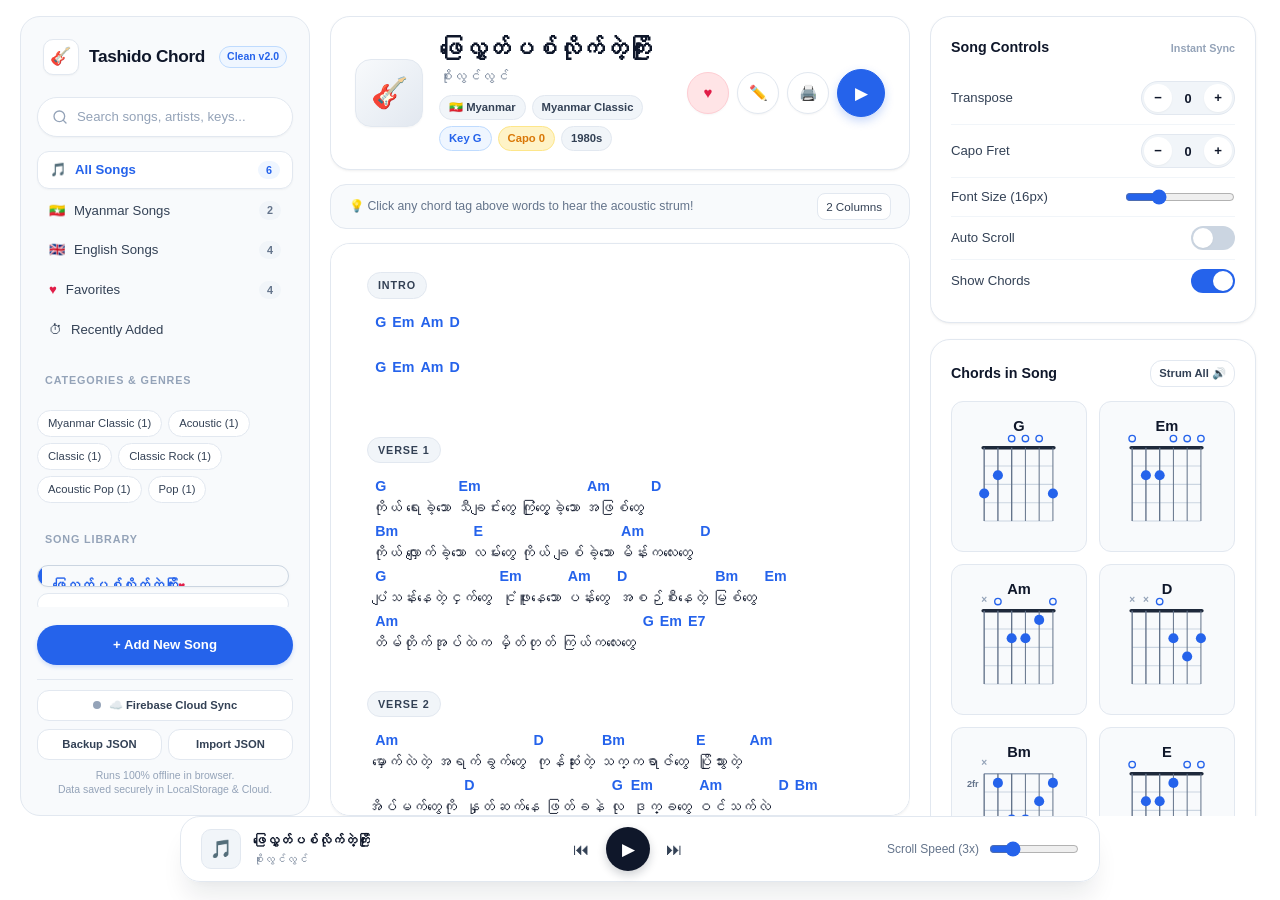
==== index.html @ d50efadd "Initial commit: Tashido Guitar Chord App with Clean White Theme, Gemini AI OCR, Firebase Sync, and A" ====
<!DOCTYPE html>
<html lang="en">
<head>
  <meta charset="UTF-8">
  <meta name="viewport" content="width=device-width, initial-scale=1.0">
  <title>Tashido Guitar Chord — Clean Acoustic Songbook</title>
  <link rel="stylesheet" href="styles.css">
</head>
<body>

  <div class="app-container">

    <!-- LEFT SIDEBAR: Library & Navigation -->
    <aside class="sidebar">
      
      <!-- Brand Header -->
      <div class="brand-header">
        <div class="brand-logo">
          <div class="brand-icon">🎸</div>
          <span>Tashido Chord</span>
        </div>
        <span class="app-version-badge">Clean v2.0</span>
      </div>

      <!-- Search Input -->
      <div class="search-box">
        <svg width="16" height="16" viewBox="0 0 24 24" fill="none" stroke="currentColor" stroke-width="2" stroke-linecap="round" stroke-linejoin="round">
          <circle cx="11" cy="11" r="8"></circle>
          <line x1="21" y1="21" x2="16.65" y2="16.65"></line>
        </svg>
        <input type="text" id="searchInput" placeholder="Search songs, artists, keys...">
      </div>

      <!-- Navigation Views -->
      <nav class="nav-section">
        <button class="nav-item active" data-view="all">
          <div class="nav-item-content">
            <span>🎵</span>
            <span>All Songs</span>
          </div>
          <span class="badge-count" id="countAll">0</span>
        </button>

        <button class="nav-item" data-view="my">
          <div class="nav-item-content">
            <span>🇲🇲</span>
            <span>Myanmar Songs</span>
          </div>
          <span class="badge-count" id="countMyanmar">0</span>
        </button>

        <button class="nav-item" data-view="en">
          <div class="nav-item-content">
            <span>🇬🇧</span>
            <span>English Songs</span>
          </div>
          <span class="badge-count" id="countEnglish">0</span>
        </button>

        <button class="nav-item" data-view="fav">
          <div class="nav-item-content">
            <span style="color:var(--rose)">♥</span>
            <span>Favorites</span>
          </div>
          <span class="badge-count" id="countFav">0</span>
        </button>

        <button class="nav-item" data-view="recent">
          <div class="nav-item-content">
            <span>⏱</span>
            <span>Recently Added</span>
          </div>
        </button>
      </nav>

      <!-- Genres / Tags -->
      <div class="section-label">
        <span>Categories & Genres</span>
      </div>
      <div class="tag-list" id="genreTags"></div>

      <!-- Songs List -->
      <div class="section-label">
        <span>Song Library</span>
      </div>
      <div class="song-list" id="songList"></div>

      <!-- Add Song Button -->
      <button class="btn btn-primary" id="addSongBtn" style="width:100%;margin-top:4px;">
        <span>+ Add New Song</span>
      </button>

      <!-- Sidebar Footer (Export / Backup & Firebase Cloud) -->
      <div class="sidebar-footer">
        <button type="button" class="btn btn-outline btn-sm cloud-sync-btn" id="openFirebaseModalBtn" title="Firebase Cloud Database Sync">
          <span class="cloud-status-dot" id="cloudStatusDot"></span>
          <span id="cloudStatusText">☁️ Firebase Cloud Sync</span>
        </button>
        <div class="backup-actions">
          <button class="btn btn-outline btn-sm" id="exportBtn" style="flex:1" title="Download backup JSON">
            Backup JSON
          </button>
          <label class="btn btn-outline btn-sm" style="flex:1;cursor:pointer;margin:0;text-align:center" title="Restore songs from JSON">
            Import JSON
            <input type="file" id="importFileInput" accept=".json" style="display:none">
          </label>
        </div>
        <div style="font-size:0.7rem;color:var(--ink-faint);text-align:center;line-height:1.4">
          Runs 100% offline in browser.<br>Data saved securely in LocalStorage &amp; Cloud.
        </div>
      </div>

    </aside>

    <!-- CENTER COLUMN: Song View & Lyrics -->
    <main class="main-content">

      <!-- Song Hero Card (Clean White Aesthetic) -->
      <section class="song-hero">
        <div class="hero-left">
          <div class="hero-cover">🎸</div>
          <div class="hero-info">
            <h1 class="hero-title" id="heroTitle">Song Title</h1>
            <div class="hero-artist">
              <span id="heroArtist">Artist Name</span>
            </div>
            <div class="hero-badges">
              <span class="meta-pill" id="heroLang">🇲🇲 Myanmar</span>
              <span class="meta-pill" id="heroGenre">Acoustic</span>
              <span class="meta-pill key-pill" id="heroKey">Key C</span>
              <span class="meta-pill capo-pill" id="heroCapo">Capo 0</span>
              <span class="meta-pill" id="heroYear">2024</span>
            </div>
          </div>
        </div>

        <div class="hero-actions">
          <button class="circle-btn" id="favBtn" title="Toggle Favorite">♡</button>
          <button class="circle-btn" id="editSongBtn" title="Edit this song">✏️</button>
          <button class="circle-btn" id="printBtn" title="Print chord sheet">🖨️</button>
          <button class="circle-btn play-action" id="heroPlayBtn" title="Start / Pause Auto-Scroll">▶</button>
        </div>
      </section>

      <!-- Lyrics Toolbar -->
      <div class="lyrics-toolbar">
        <div class="lyrics-toolbar-group">
          <span>💡 Click any chord tag above words to hear the acoustic strum!</span>
        </div>
        <div class="lyrics-toolbar-group">
          <button class="view-toggle-btn" id="colToggleBtn">2 Columns</button>
        </div>
      </div>

      <!-- Main Lyrics Card -->
      <article class="lyrics-card" id="lyricsCard">
        <div id="lyricsContainer"></div>
      </article>

    </main>

    <!-- RIGHT SIDEBAR: Practice Tools & Chords -->
    <aside class="right-sidebar">

      <!-- Playing & Practice Tools -->
      <section class="tool-panel">
        <div class="panel-title">
          <span>Song Controls</span>
          <span class="panel-title-badge">Instant Sync</span>
        </div>

        <!-- Transpose -->
        <div class="tool-row">
          <span class="tool-label">Transpose</span>
          <div class="stepper-control">
            <button class="stepper-btn" id="trMinus" title="Transpose Down">−</button>
            <span class="stepper-val" id="trVal">0</span>
            <button class="stepper-btn" id="trPlus" title="Transpose Up">+</button>
          </div>
        </div>

        <!-- Capo -->
        <div class="tool-row">
          <span class="tool-label">Capo Fret</span>
          <div class="stepper-control">
            <button class="stepper-btn" id="capoMinus">−</button>
            <span class="stepper-val" id="capoVal">0</span>
            <button class="stepper-btn" id="capoPlus">+</button>
          </div>
        </div>

        <!-- Text Size -->
        <div class="tool-row">
          <span class="tool-label">Font Size (<span id="fontSizeVal">16px</span>)</span>
          <input type="range" id="fontSizeInput" min="13" max="24" value="16" style="width:110px">
        </div>

        <!-- Auto Scroll Switch -->
        <div class="tool-row">
          <span class="tool-label">Auto Scroll</span>
          <button class="switch-control" id="scrollSwitch" title="Toggle Auto Scroll"></button>
        </div>

        <!-- Show Chords Switch -->
        <div class="tool-row">
          <span class="tool-label">Show Chords</span>
          <button class="switch-control active" id="chordsSwitch" title="Toggle Chords Visibility"></button>
        </div>
      </section>

      <!-- Chords in this Song -->
      <section class="tool-panel">
        <div class="panel-title">
          <span>Chords in Song</span>
          <button class="btn btn-outline btn-sm" id="strumPracticeBtn" style="padding:4px 8px;" title="Strum all chords sequentially">
            Strum All 🔊
          </button>
        </div>
        <div class="chords-grid" id="chordGrid"></div>
      </section>

      <!-- Interactive Guitar Tuner Reference -->
      <section class="tool-panel">
        <div class="panel-title">
          <span>Guitar Tuner Tone</span>
          <span class="panel-title-badge">Standard E</span>
        </div>
        <div class="tuner-strings">
          <button class="tuner-btn" data-note="E2">
            <span>E</span>
            <small>6th</small>
          </button>
          <button class="tuner-btn" data-note="A2">
            <span>A</span>
            <small>5th</small>
          </button>
          <button class="tuner-btn" data-note="D3">
            <span>D</span>
            <small>4th</small>
          </button>
          <button class="tuner-btn" data-note="G3">
            <span>G</span>
            <small>3rd</small>
          </button>
          <button class="tuner-btn" data-note="B3">
            <span>B</span>
            <small>2nd</small>
          </button>
          <button class="tuner-btn" data-note="E4">
            <span>e</span>
            <small>1st</small>
          </button>
        </div>
      </section>

      <!-- Practice Metronome -->
      <section class="tool-panel">
        <div class="panel-title">
          <span>Metronome</span>
          <span class="panel-title-badge"><span id="bpmVal">80</span> BPM</span>
        </div>
        <div class="metronome-box">
          <div class="metronome-visual">
            <div class="beat-dot accent" id="beatDot1"></div>
            <div class="beat-dot" id="beatDot2"></div>
            <div class="beat-dot" id="beatDot3"></div>
            <div class="beat-dot" id="beatDot4"></div>
          </div>
          <div class="tool-row" style="padding:0">
            <span class="tool-label" style="font-size:0.8rem">Tempo</span>
            <input type="range" id="metronomeBpmInput" min="40" max="220" value="80" style="width:140px">
          </div>
          <button class="btn btn-outline btn-sm" id="metronomeToggleBtn" style="width:100%;margin-top:6px;">
            Start Metronome
          </button>
        </div>
      </section>

    </aside>

  </div>

  <!-- FLOATING BOTTOM PRACTICE BAR -->
  <footer class="bottom-bar">
    <div class="bar-song-info">
      <div class="bar-song-thumb">🎵</div>
      <div>
        <div class="bar-song-title" id="barTitle">Song Title</div>
        <div class="bar-song-artist" id="barArtist">Artist Name</div>
      </div>
    </div>

    <div class="bar-controls">
      <button class="bar-btn" id="prevSongBtn" title="Previous Song">⏮</button>
      <button class="bar-btn bar-btn-main" id="barPlayBtn" title="Auto-Scroll / Play">▶</button>
      <button class="bar-btn" id="nextSongBtn" title="Next Song">⏭</button>
    </div>

    <div class="bar-speed-group">
      <span>Scroll Speed (<span id="speedVal">3x</span>)</span>
      <input type="range" id="scrollSpeedInput" min="1" max="10" value="3" style="width:90px">
    </div>
  </footer>

  <!-- MODAL: Add / Edit Song -->
  <div class="modal-overlay" id="songModal">
    <div class="modal-dialog modal-dialog-lg">
      <div class="modal-header">
        <h2 class="modal-title" id="modalTitle">Add New Song</h2>
        <button class="modal-close-btn" id="closeModalX">✕</button>
      </div>

      <!-- GEMINI AI PHOTO SCANNER -->
      <div class="ai-scan-card" id="aiScanCard">
        <div class="ai-scan-header">
          <div class="ai-scan-title">
            <span style="font-size:1.15rem;">✨</span>
            <div>
              <b>Scan Chord Sheet Image with Gemini AI</b>
              <div style="font-size:0.72rem;color:var(--ink-muted);">Auto-extracts Myanmar/English lyrics & chords • Discards watermarks & ads</div>
            </div>
            <span class="ai-badge">gemini-flash-latest</span>
          </div>
          <button type="button" class="btn-text-sm" id="toggleApiKeyBtn" title="Gemini API Key Settings">⚙️ Key</button>
        </div>

        <!-- Collapsible API Key settings -->
        <div class="ai-key-settings" id="aiKeySettings" style="display:none;">
          <div style="display:flex;gap:8px;align-items:center;">
            <input type="password" id="geminiApiKeyInput" class="form-input" style="flex:1;padding:6px 10px;font-size:0.8rem;" placeholder="Gemini API Key">
            <button type="button" class="btn btn-outline btn-sm" id="saveApiKeyBtn">Save</button>
          </div>
          <small style="color:var(--ink-muted);font-size:0.72rem;display:block;margin-top:4px;">Default key is pre-configured and saved in your browser.</small>
        </div>

        <!-- Dropzone -->
        <div class="ai-dropzone" id="aiDropzone">
          <input type="file" id="chordImgInput" accept="image/*" style="display:none;">
          
          <div class="ai-dropzone-content" id="dropzoneContent">
            <span style="font-size:2rem;">📸</span>
            <div>
              <b>Click to browse or Drag & Drop Chord Sheet Photo</b>
              <div style="color:var(--ink-muted);font-size:0.75rem;margin-top:3px;">
                Supports PNG, JPG, WEBP • Or Paste screenshot with <kbd>Ctrl+V</kbd> / <kbd>Cmd+V</kbd>
              </div>
            </div>
          </div>

          <!-- Scanning state with animation -->
          <div class="ai-scanning-state" id="aiScanningState" style="display:none;">
            <div class="ai-spinner"></div>
            <div>
              <b style="color:var(--brand);">Gemini Flash is analyzing photo...</b>
              <div style="color:var(--ink-muted);font-size:0.75rem;margin-top:2px;">Transcribing lyrics and aligning chords • Discarding watermarks...</div>
            </div>
          </div>

          <!-- Preview & Success Banner -->
          <div class="ai-scan-preview" id="aiScanPreview" style="display:none;">
            <img id="aiThumbImg" src="" alt="Chord Sheet Preview">
            <div style="flex:1;min-width:0;">
              <div class="ai-success-msg">✓ Transcribed successfully!</div>
              <div style="font-size:0.75rem;color:var(--ink-muted);" id="aiScanMeta">Song details & lyrics populated.</div>
            </div>
            <button type="button" class="btn btn-outline btn-sm" id="reUploadBtn">Scan Another Image</button>
          </div>
        </div>
      </div>

      <!-- Basic Metadata Grid -->
      <div class="form-grid-2">
        <div class="form-group">
          <label class="form-label">Song Title *</label>
          <input type="text" class="form-input" id="fTitle" placeholder="e.g. ဖြေလွှတ်ပစ်လိုက်တဲ့ကြိုး">
        </div>
        <div class="form-group">
          <label class="form-label">Artist</label>
          <input type="text" class="form-input" id="fArtist" placeholder="e.g. စိုးလွင်လွင်">
        </div>
        <div class="form-group">
          <label class="form-label">Genre</label>
          <input type="text" class="form-input" id="fGenre" placeholder="e.g. Myanmar Classic, Acoustic">
        </div>
        <div class="form-group">
          <label class="form-label">Original Key</label>
          <input type="text" class="form-input" id="fKey" placeholder="e.g. G, C, Am">
        </div>
        <div class="form-group">
          <label class="form-label">Capo Fret</label>
          <input type="number" class="form-input" id="fCapo" min="0" max="12" value="0">
        </div>
        <div class="form-group">
          <label class="form-label">Tempo (BPM)</label>
          <input type="number" class="form-input" id="fBpm" min="40" max="240" value="80">
        </div>
        <div class="form-group">
          <label class="form-label">Language / ဘာသာစကား</label>
          <select class="form-input" id="fLanguage">
            <option value="my">🇲🇲 Myanmar (မြန်မာ)</option>
            <option value="en">🇬🇧 English</option>
            <option value="other">🌐 Other</option>
          </select>
        </div>
        <div class="form-group">
          <label class="form-label">Release Year</label>
          <input type="text" class="form-input" id="fYear" placeholder="e.g. 2024">
        </div>
      </div>

      <!-- Lyrics Editor Header with Mode Switcher -->
      <div class="editor-mode-bar">
        <div class="editor-tabs">
          <button type="button" class="editor-tab-btn active" id="tabTextMode">
            <span>📝 Text Editor</span>
          </button>
          <button type="button" class="editor-tab-btn" id="tabVisualMode">
            <span>🎯 Visual Chord Aligner (Chord နေရာချိန်ညှိရန်)</span>
          </button>
        </div>
        <span style="font-size:0.75rem;color:var(--ink-muted);" id="alignerTip">
          Chord နေရာလွဲနေပါက ◂ သို့မဟုတ် ▸ နှိပ်ပြီး နေရာရွေ့နိုင်ပါသည်
        </span>
      </div>

      <!-- Tab 1: Text Mode -->
      <div id="textModeContainer">
        <div class="form-help-box">
          <b>📝 How to write lyrics with chords:</b> Put chords in brackets right before the syllable, e.g. <code>[G]ကိုယ် ရေးခဲ့သော [Em]သီချင်းတွေ</code>.<br>
          Sections can be marked like <code>Intro:</code>, <code>Verse 1:</code>, <code>Chorus:</code>, <code>Solo:</code>, or <code>Ending:</code>.
        </div>
        <div class="form-group">
          <textarea class="form-textarea" id="fLyrics" placeholder="Intro:&#10;[G]  [Em]  [Am]  [D]&#10;&#10;Verse 1:&#10;[G]ကိုယ် ရေးခဲ့သော [Em]သီချင်းတွေ..."></textarea>
        </div>
      </div>

      <!-- Tab 2: Visual Chord Position Adjuster -->
      <div id="visualModeContainer" style="display:none;">
        <div class="aligner-help-banner">
          <b>🎯 Chord နေရာချိန်ညှိရန် လမ်းညွှန်:</b><br>
          • <b>◂ / ▸ ခလုတ်များ:</b> Chord တစ်ခုချင်းစီကို ဘယ်/ညာ စာလုံးတစ်လုံးချင်း အလွယ်တကူ ရွှေ့နိုင်ပါသည်။<br>
          • <b>စာသားကို Click နှိပ်ခြင်း:</b> မည်သည့်စာလုံးပေါ်မဆို Click နှိပ်လိုက်ပါက ရွေးထားသော Chord ထိုနေရာသို့ ချက်ချင်းပြောင်းရွှေ့သွားပါမည်။<br>
          • <b>✕ ခလုတ်:</b> မလိုချင်သော Chord ကို ဖျက်နိုင်ပါသည်။
        </div>
        <div class="visual-aligner-board" id="visualAlignerBoard"></div>
      </div>

      <div class="modal-actions" style="display:flex;justify-content:space-between;align-items:center;width:100%;">
        <div>
          <button type="button" class="btn btn-danger btn-sm" id="modalDeleteSongBtn" style="display:none;">
            🗑 Delete This Song
          </button>
        </div>
        <div style="display:flex;gap:10px;">
          <button type="button" class="btn btn-outline" id="cancelModalBtn">Cancel</button>
          <button type="button" class="btn btn-primary" id="saveSongModalBtn">Save Song</button>
        </div>
      </div>
    </div>
  </div>

  <!-- MODAL: Firebase Cloud Database Config -->
  <div class="modal-overlay" id="firebaseModal">
    <div class="modal-dialog" style="max-width:560px;">
      <div class="modal-header">
        <h2 class="modal-title">☁️ Firebase Cloud Database</h2>
        <button class="modal-close-btn" id="closeFirebaseModalX">✕</button>
      </div>
      <p style="font-size:0.84rem;color:var(--ink-secondary);line-height:1.5;margin-bottom:14px;">
        Google Firebase Firestore နှင့် ချိတ်ဆက်ပြီး သီချင်းဒေတာများကို Cloud ပေါ်တွင် အမြဲသိမ်းဆည်းထားနိုင်ပါသည်။ Browser data ရှင်းလိုက်သော်လည်း သီချင်းများ မပျက်တော့ဘဲ အခြား Device များမှလည်း ကြည့်ရှုနိုင်မည်ဖြစ်ပါသည်။
      </p>

      <div class="form-group">
        <label class="form-label">Firebase Config (JSON or JavaScript Object)</label>
        <textarea class="form-textarea" id="firebaseConfigInput" style="min-height:130px;font-size:0.8rem;font-family:var(--font-mono);" placeholder='{&#10;  "apiKey": "AIzaSy...",&#10;  "authDomain": "your-app.firebaseapp.com",&#10;  "projectId": "your-project-id",&#10;  "storageBucket": "your-app.appspot.com",&#10;  "messagingSenderId": "...",&#10;  "appId": "..."&#10;}'></textarea>
      </div>

      <div style="font-size:0.75rem;color:var(--ink-muted);background:var(--bg-subtle);padding:10px 12px;border-radius:var(--radius-md);margin-bottom:16px;line-height:1.4;">
        💡 <b>Firebase Config ရယူနည်း:</b> <a href="https://console.firebase.google.com" target="_blank" style="color:var(--brand);text-decoration:underline;">Firebase Console</a> &gt; Project Settings &gt; General &gt; Your apps &gt; Web config ကို copy ကူးထည့်ပါ။ Firestore Database ဖွင့်ထားပေးရန် လိုအပ်ပါသည်။
      </div>

      <div style="display:flex;gap:10px;justify-content:space-between;align-items:center;">
        <div>
          <button type="button" class="btn btn-danger btn-sm" id="disconnectFirebaseBtn" style="display:none;">Disconnect Cloud</button>
        </div>
        <div style="display:flex;gap:10px;">
          <button type="button" class="btn btn-outline" id="cancelFirebaseModalBtn">Cancel</button>
          <button type="button" class="btn btn-primary" id="saveFirebaseConfigBtn">Connect &amp; Sync Songs</button>
        </div>
      </div>
    </div>
  </div>

  <!-- Firebase Compat SDK (Loaded for persistent Cloud sync) -->
  <script src="https://www.gstatic.com/firebasejs/10.8.0/firebase-app-compat.js"></script>
  <script src="https://www.gstatic.com/firebasejs/10.8.0/firebase-firestore-compat.js"></script>

  <!-- Scripts -->
  <script src="chords-db.js"></script>
  <script src="app.js"></script>
</body>
</html>
---- styles.css ----
/* ==========================================================================
   Tashido Guitar Chord - Modern Clean White Aesthetic
   ========================================================================== */

:root {
  /* Color Palette - Clean, elegant, soothing */
  --bg-app: #ffffff;
  --bg-surface: #ffffff;
  --bg-sidebar: #f8fafc;
  --bg-card: #ffffff;
  --bg-card-hover: #f8fafc;
  --bg-subtle: #f1f5f9;
  --bg-muted: #f8fafc;
  
  /* Text & Inks */
  --ink-primary: #0f172a;
  --ink-secondary: #334155;
  --ink-muted: #64748b;
  --ink-faint: #94a3b8;
  
  /* Refined Accent Colors - Non-glaring, eye-friendly */
  --brand: #2563eb;          /* Refined Royal Blue (not harsh cyan/neon) */
  --brand-hover: #1d4ed8;
  --brand-light: #eff6ff;    /* Soft blue tint */
  --brand-border: #bfdbfe;
  
  --amber: #d97706;          /* Warm acoustic amber for chord accents */
  --amber-light: #fef3c7;
  
  --emerald: #059669;
  --emerald-light: #ecfdf5;
  
  --rose: #e11d48;
  --rose-light: #ffe4e6;

  /* Borders & Dividers */
  --border: #e2e8f0;
  --border-subtle: #f1f5f9;
  --border-focus: #93c5fd;

  /* Shadows - Soft, organic, modern */
  --shadow-xs: 0 1px 2px 0 rgba(0, 0, 0, 0.04);
  --shadow-sm: 0 1px 3px 0 rgba(0, 0, 0, 0.06), 0 1px 2px -1px rgba(0, 0, 0, 0.04);
  --shadow-md: 0 4px 6px -1px rgba(0, 0, 0, 0.05), 0 2px 4px -2px rgba(0, 0, 0, 0.04);
  --shadow-lg: 0 10px 15px -3px rgba(0, 0, 0, 0.06), 0 4px 6px -4px rgba(0, 0, 0, 0.04);
  --shadow-float: 0 20px 25px -5px rgba(15, 23, 42, 0.08), 0 8px 10px -6px rgba(15, 23, 42, 0.03);

  /* Radii */
  --radius-sm: 8px;
  --radius-md: 12px;
  --radius-lg: 16px;
  --radius-xl: 20px;
  --radius-pill: 9999px;

  /* Font Families */
  --font-sans: -apple-system, BlinkMacSystemFont, "SF Pro Text", "Segoe UI", Roboto, "Helvetica Neue", Arial, sans-serif;
  --font-mono: "SF Mono", "Fira Code", Menlo, Monaco, Consolas, monospace;
}

/* Reset & Basics */
*, *::before, *::after {
  box-sizing: border-box;
  margin: 0;
  padding: 0;
}

html {
  font-size: 15px;
  scroll-behavior: smooth;
  background-color: var(--bg-app);
  color: var(--ink-primary);
  height: 100vh;
  overflow: hidden;
}

body {
  font-family: var(--font-sans);
  background-color: var(--bg-app);
  color: var(--ink-primary);
  line-height: 1.5;
  height: 100vh;
  overflow: hidden;
  -webkit-font-smoothing: antialiased;
  -moz-osx-font-smoothing: grayscale;
}

button, input, select, textarea {
  font: inherit;
  color: inherit;
}

a {
  color: var(--brand);
  text-decoration: none;
}

/* App Container Layout - Fixed Desktop App Frame */
.app-container {
  display: grid;
  grid-template-columns: 290px minmax(0, 1fr) 330px;
  gap: 20px;
  max-width: 1680px;
  margin: 0 auto;
  padding: 16px 20px 84px; /* leaves room for bottom player bar */
  height: 100vh;
  box-sizing: border-box;
}

/* Clean Cards */
.card {
  background: var(--bg-card);
  border: 1px solid var(--border);
  border-radius: var(--radius-lg);
  box-shadow: var(--shadow-sm);
  transition: border-color 0.15s ease, box-shadow 0.15s ease;
}

/* ==========================================================================
   LEFT SIDEBAR (Song List & Library)
   ========================================================================== */
.sidebar {
  background: var(--bg-sidebar);
  border: 1px solid var(--border);
  border-radius: var(--radius-xl);
  padding: 18px 16px;
  display: flex;
  flex-direction: column;
  gap: 14px;
  height: 100%;
  overflow-y: auto;
  box-sizing: border-box;
}

.sidebar::-webkit-scrollbar {
  width: 5px;
}
.sidebar::-webkit-scrollbar-thumb {
  background: #cbd5e1;
  border-radius: 4px;
}

.brand-header {
  display: flex;
  align-items: center;
  justify-content: space-between;
  padding: 4px 6px 8px;
}

.brand-logo {
  display: flex;
  align-items: center;
  gap: 10px;
  font-size: 1.15rem;
  font-weight: 700;
  letter-spacing: -0.02em;
  color: var(--ink-primary);
}

.brand-icon {
  width: 36px;
  height: 36px;
  background: #ffffff;
  border: 1px solid var(--border);
  border-radius: 10px;
  display: flex;
  align-items: center;
  justify-content: center;
  font-size: 1.15rem;
  box-shadow: var(--shadow-xs);
}

.app-version-badge {
  font-size: 0.7rem;
  font-weight: 600;
  color: var(--brand);
  background: var(--brand-light);
  padding: 2px 7px;
  border-radius: var(--radius-pill);
  border: 1px solid var(--brand-border);
}

/* Search Box */
.search-box {
  display: flex;
  align-items: center;
  gap: 9px;
  background: #ffffff;
  border: 1px solid var(--border);
  border-radius: var(--radius-pill);
  padding: 9px 14px;
  transition: all 0.2s ease;
  box-shadow: var(--shadow-xs);
}

.search-box:focus-within {
  border-color: var(--brand);
  box-shadow: 0 0 0 3px rgba(37, 99, 235, 0.12);
}

.search-box svg {
  color: var(--ink-faint);
  flex-shrink: 0;
}

.search-box input {
  border: 0;
  outline: 0;
  background: transparent;
  width: 100%;
  font-size: 0.88rem;
  color: var(--ink-primary);
}

.search-box input::placeholder {
  color: var(--ink-faint);
}

/* Nav Filter Tabs */
.nav-section {
  display: flex;
  flex-direction: column;
  gap: 4px;
}

.nav-item {
  display: flex;
  align-items: center;
  justify-content: space-between;
  width: 100%;
  border: 0;
  background: transparent;
  padding: 8px 12px;
  border-radius: var(--radius-md);
  cursor: pointer;
  font-size: 0.88rem;
  font-weight: 500;
  color: var(--ink-secondary);
  transition: all 0.15s ease;
  text-align: left;
}

.nav-item-content {
  display: flex;
  align-items: center;
  gap: 9px;
}

.nav-item:hover {
  background: #ffffff;
  color: var(--ink-primary);
  box-shadow: var(--shadow-xs);
}

.nav-item.active {
  background: #ffffff;
  color: var(--brand);
  font-weight: 600;
  border: 1px solid var(--border);
  box-shadow: var(--shadow-xs);
}

.badge-count {
  background: var(--bg-subtle);
  border-radius: var(--radius-pill);
  padding: 1px 8px;
  font-size: 0.72rem;
  font-weight: 600;
  color: var(--ink-muted);
}

.nav-item.active .badge-count {
  background: var(--brand-light);
  color: var(--brand);
}

/* Section Header */
.section-label {
  display: flex;
  align-items: center;
  justify-content: space-between;
  font-size: 0.72rem;
  font-weight: 700;
  letter-spacing: 0.08em;
  text-transform: uppercase;
  color: var(--ink-faint);
  padding: 10px 8px 4px;
}

/* Song List in Sidebar */
.song-list {
  display: flex;
  flex-direction: column;
  gap: 6px;
  overflow-y: auto;
  max-height: 280px;
  padding-right: 4px;
}

.song-list::-webkit-scrollbar {
  width: 4px;
}
.song-list::-webkit-scrollbar-thumb {
  background: #cbd5e1;
  border-radius: 4px;
}

.song-item-btn {
  display: flex;
  flex-direction: column;
  gap: 3px;
  width: 100%;
  text-align: left;
  background: #ffffff;
  border: 1px solid var(--border);
  border-radius: var(--radius-md);
  padding: 10px 14px;
  cursor: pointer;
  transition: all 0.16s cubic-bezier(0.16, 1, 0.3, 1);
  position: relative;
  overflow: hidden;
}

.song-item-btn:hover {
  background: #f8fafc;
  border-color: #cbd5e1;
  transform: translateY(-1px);
  box-shadow: 0 2px 4px rgba(0, 0, 0, 0.04);
}

/* Elegant, refined active state - subtle left indicator pill and soft slate/indigo wash */
.song-item-btn.active {
  background: #f8fafc;
  border-color: #cbd5e1;
  box-shadow: 0 1px 3px rgba(0, 0, 0, 0.04);
}

.song-item-btn.active::before {
  content: "";
  position: absolute;
  left: 0;
  top: 0;
  bottom: 0;
  width: 4px;
  background: var(--brand);
  border-radius: 0 3px 3px 0;
}

.song-item-btn.active .song-item-title span:first-child {
  color: var(--brand);
  font-weight: 700;
}

.song-item-title {
  font-size: 0.92rem;
  font-weight: 600;
  color: var(--ink-primary);
  display: flex;
  align-items: center;
  justify-content: space-between;
}

.song-item-meta {
  font-size: 0.75rem;
  color: var(--ink-muted);
  display: flex;
  align-items: center;
  gap: 6px;
}

/* Playlist / Tag chips */
.tag-list {
  display: flex;
  flex-wrap: wrap;
  gap: 6px;
  padding: 4px 0;
}

.tag-chip {
  border: 1px solid var(--border);
  background: #ffffff;
  border-radius: var(--radius-pill);
  padding: 4px 10px;
  font-size: 0.75rem;
  font-weight: 500;
  color: var(--ink-secondary);
  cursor: pointer;
  transition: all 0.15s ease;
}

.tag-chip:hover, .tag-chip.active {
  background: var(--ink-primary);
  color: #ffffff;
  border-color: var(--ink-primary);
}

/* Action Buttons */
.btn {
  display: inline-flex;
  align-items: center;
  justify-content: center;
  gap: 8px;
  border-radius: var(--radius-pill);
  padding: 9px 16px;
  font-size: 0.88rem;
  font-weight: 600;
  cursor: pointer;
  border: 1px solid transparent;
  transition: all 0.15s ease;
}

.btn-primary {
  background: var(--brand);
  color: #ffffff;
  box-shadow: 0 2px 4px rgba(37, 99, 235, 0.2);
}

.btn-primary:hover {
  background: var(--brand-hover);
  box-shadow: 0 4px 8px rgba(37, 99, 235, 0.3);
}

.btn-outline {
  background: #ffffff;
  border-color: var(--border);
  color: var(--ink-secondary);
}

.btn-outline:hover {
  border-color: #cbd5e1;
  background: var(--bg-card-hover);
  color: var(--ink-primary);
}

.btn-ghost {
  background: transparent;
  color: var(--ink-secondary);
}

.btn-ghost:hover {
  background: var(--bg-subtle);
  color: var(--ink-primary);
}

.btn-danger {
  background: #fff;
  border-color: #fecdd3;
  color: var(--rose);
}

.btn-danger:hover {
  background: var(--rose-light);
  border-color: var(--rose);
}

/* Sidebar Footer */
.sidebar-footer {
  margin-top: auto;
  padding-top: 10px;
  border-top: 1px solid var(--border);
  display: flex;
  flex-direction: column;
  gap: 8px;
}

/* Cloud Sync Status Button */
.cloud-sync-btn {
  display: flex;
  align-items: center;
  justify-content: center;
  gap: 8px;
  background: #ffffff;
}

.cloud-status-dot {
  width: 8px;
  height: 8px;
  border-radius: 50%;
  background: #94a3b8;
  display: inline-block;
  transition: background 0.2s ease;
}

.cloud-status-dot.connected {
  background: var(--emerald);
  box-shadow: 0 0 0 3px rgba(5, 150, 105, 0.2);
}

.backup-actions {
  display: flex;
  gap: 6px;
}

.btn-sm {
  padding: 6px 10px;
  font-size: 0.75rem;
  border-radius: var(--radius-md);
}

/* ==========================================================================
   CENTER MAIN COLUMN (Song View & Lyrics)
   ========================================================================== */
.main-content {
  display: flex;
  flex-direction: column;
  gap: 14px;
  min-width: 0;
  height: 100%;
  overflow: hidden; /* Only the lyrics card inside scrolls */
}

/* Modern Clean Song Hero Card */
.song-hero {
  background: #ffffff;
  border: 1px solid var(--border);
  border-radius: var(--radius-xl);
  padding: 18px 24px;
  display: flex;
  align-items: center;
  justify-content: space-between;
  gap: 16px;
  box-shadow: var(--shadow-sm);
  flex-shrink: 0;
}

.hero-left {
  display: flex;
  align-items: center;
  gap: 16px;
  min-width: 0;
}

.hero-cover {
  width: 68px;
  height: 68px;
  border-radius: var(--radius-lg);
  background: linear-gradient(135deg, #f8fafc 0%, #e2e8f0 100%);
  border: 1px solid var(--border);
  display: flex;
  align-items: center;
  justify-content: center;
  font-size: 2rem;
  flex-shrink: 0;
  box-shadow: var(--shadow-xs);
}

.hero-info {
  min-width: 0;
}

.hero-title {
  font-size: 1.6rem;
  font-weight: 700;
  color: var(--ink-primary);
  line-height: 1.2;
  letter-spacing: -0.02em;
  margin-bottom: 3px;
  white-space: nowrap;
  overflow: hidden;
  text-overflow: ellipsis;
}

.hero-artist {
  font-size: 0.9rem;
  color: var(--ink-muted);
  margin-bottom: 8px;
  display: flex;
  align-items: center;
  gap: 8px;
}

.hero-badges {
  display: flex;
  align-items: center;
  gap: 6px;
  flex-wrap: wrap;
}

.meta-pill {
  font-size: 0.75rem;
  font-weight: 600;
  padding: 3px 9px;
  border-radius: var(--radius-pill);
  background: var(--bg-subtle);
  color: var(--ink-secondary);
  border: 1px solid var(--border);
}

.meta-pill.key-pill {
  background: var(--brand-light);
  color: var(--brand);
  border-color: var(--brand-border);
}

.meta-pill.capo-pill {
  background: var(--amber-light);
  color: var(--amber);
  border-color: #fde68a;
}

/* Hero Action Controls */
.hero-actions {
  display: flex;
  align-items: center;
  gap: 8px;
  flex-shrink: 0;
}

.circle-btn {
  width: 42px;
  height: 42px;
  border-radius: 50%;
  border: 1px solid var(--border);
  background: #ffffff;
  color: var(--ink-secondary);
  display: flex;
  align-items: center;
  justify-content: center;
  cursor: pointer;
  transition: all 0.15s ease;
  box-shadow: var(--shadow-xs);
}

.circle-btn:hover {
  background: var(--bg-subtle);
  color: var(--ink-primary);
  border-color: #cbd5e1;
  transform: translateY(-1px);
}

.circle-btn.active {
  color: var(--rose);
  border-color: #fecdd3;
  background: var(--rose-light);
}

.circle-btn.play-action {
  width: 48px;
  height: 48px;
  background: var(--brand);
  color: #ffffff;
  border-color: var(--brand);
  font-size: 1.1rem;
  box-shadow: 0 4px 10px rgba(37, 99, 235, 0.25);
}

.circle-btn.play-action:hover {
  background: var(--brand-hover);
  transform: scale(1.04);
}

/* Quick Bar above Lyrics */
.lyrics-toolbar {
  display: flex;
  align-items: center;
  justify-content: space-between;
  padding: 8px 18px;
  background: var(--bg-sidebar);
  border: 1px solid var(--border);
  border-radius: var(--radius-lg);
  font-size: 0.82rem;
  color: var(--ink-muted);
  flex-shrink: 0;
}

.lyrics-toolbar-group {
  display: flex;
  align-items: center;
  gap: 14px;
}

.view-toggle-btn {
  border: 1px solid var(--border);
  background: #ffffff;
  border-radius: var(--radius-sm);
  padding: 4px 8px;
  cursor: pointer;
  font-size: 0.78rem;
  font-weight: 500;
  color: var(--ink-secondary);
}

.view-toggle-btn:hover {
  background: var(--bg-subtle);
}

/* Lyrics Display Container - DEDICATED INDEPENDENT SCROLL AREA */
.lyrics-card {
  background: #ffffff;
  border: 1px solid var(--border);
  border-radius: var(--radius-xl);
  padding: 28px 36px;
  box-shadow: var(--shadow-sm);
  flex: 1;
  min-height: 0; /* Critical for flex child scrolling! */
  overflow-y: auto;
  scroll-behavior: smooth;
}

/* Custom sleek scrollbar for lyrics card */
.lyrics-card::-webkit-scrollbar {
  width: 7px;
}

.lyrics-card::-webkit-scrollbar-track {
  background: var(--bg-sidebar);
  border-radius: 9999px;
  margin: 8px 0;
}

.lyrics-card::-webkit-scrollbar-thumb {
  background: #cbd5e1;
  border-radius: 9999px;
}

.lyrics-card::-webkit-scrollbar-thumb:hover {
  background: #94a3b8;
}

.lyrics-card.two-columns {
  column-count: 2;
  column-gap: 40px;
}

.lyrics-section {
  margin-bottom: 24px;
  break-inside: avoid;
}

.section-pill {
  display: inline-block;
  background: var(--bg-subtle);
  color: var(--ink-secondary);
  font-size: 0.72rem;
  font-weight: 700;
  letter-spacing: 0.08em;
  padding: 4px 10px;
  border-radius: var(--radius-pill);
  margin-bottom: 12px;
  text-transform: uppercase;
  border: 1px solid var(--border);
}
}

/* Monospace & aligned lyrics lines */
.lyrics-line {
  font-family: var(--font-mono);
  font-size: 16px;
  line-height: 1.4;
  margin-bottom: 10px;
  white-space: pre-wrap;
  word-break: break-word;
}

.chord-lyric-pair {
  display: inline-flex;
  flex-direction: column;
  vertical-align: bottom;
  min-width: 0.35em;
}

.chord-tag {
  color: var(--brand);
  font-weight: 700;
  font-size: 0.95em;
  min-height: 1.25em;
  line-height: 1;
  cursor: pointer;
  padding: 1px 3px;
  border-radius: 4px;
  transition: all 0.15s ease;
  user-select: none;
}

.chord-tag:hover {
  background: var(--brand-light);
  color: var(--brand-hover);
  text-decoration: underline;
}

.lyric-text {
  white-space: pre;
  color: var(--ink-primary);
}

/* When chords are hidden */
.hide-chords .chord-tag {
  display: none !important;
}

.hide-chords .chord-lyric-pair {
  display: inline;
}

/* ==========================================================================
   RIGHT COLUMN (Guitar Tools & Chord Diagrams)
   ========================================================================== */
.right-sidebar {
  display: flex;
  flex-direction: column;
  gap: 16px;
  height: 100%;
  overflow-y: auto;
  box-sizing: border-box;
  padding-right: 4px;
}

.right-sidebar::-webkit-scrollbar {
  width: 5px;
}
.right-sidebar::-webkit-scrollbar-thumb {
  background: #cbd5e1;
  border-radius: 4px;
}

.tool-panel {
  background: #ffffff;
  border: 1px solid var(--border);
  border-radius: var(--radius-xl);
  padding: 20px;
  box-shadow: var(--shadow-sm);
}

.panel-title {
  font-size: 0.95rem;
  font-weight: 700;
  color: var(--ink-primary);
  margin-bottom: 14px;
  display: flex;
  align-items: center;
  justify-content: space-between;
}

.panel-title-badge {
  font-size: 0.72rem;
  font-weight: 600;
  color: var(--ink-faint);
}

/* Control Rows */
.tool-row {
  display: flex;
  align-items: center;
  justify-content: space-between;
  padding: 9px 0;
  border-bottom: 1px solid var(--border-subtle);
  font-size: 0.88rem;
}

.tool-row:last-child {
  border-bottom: 0;
}

.tool-label {
  font-weight: 500;
  color: var(--ink-secondary);
}

/* Stepper (- Value +) */
.stepper-control {
  display: flex;
  align-items: center;
  background: var(--bg-subtle);
  border: 1px solid var(--border);
  border-radius: var(--radius-pill);
  padding: 2px;
}

.stepper-btn {
  width: 28px;
  height: 28px;
  border-radius: 50%;
  border: 0;
  background: #ffffff;
  cursor: pointer;
  display: flex;
  align-items: center;
  justify-content: center;
  font-weight: 700;
  color: var(--ink-primary);
  box-shadow: var(--shadow-xs);
  transition: all 0.12s ease;
}

.stepper-btn:hover {
  background: var(--brand-light);
  color: var(--brand);
}

.stepper-val {
  min-width: 32px;
  text-align: center;
  font-weight: 700;
  font-size: 0.85rem;
  color: var(--ink-primary);
}

/* Modern Clean Toggle Switch */
.switch-control {
  width: 44px;
  height: 24px;
  background: #cbd5e1;
  border-radius: var(--radius-pill);
  border: 0;
  cursor: pointer;
  position: relative;
  transition: background 0.2s ease;
}

.switch-control::after {
  content: "";
  position: absolute;
  top: 2px;
  left: 2px;
  width: 20px;
  height: 20px;
  border-radius: 50%;
  background: #ffffff;
  box-shadow: var(--shadow-xs);
  transition: left 0.2s ease;
}

.switch-control.active {
  background: var(--brand);
}

.switch-control.active::after {
  left: 22px;
}

/* Range input styling */
input[type="range"] {
  accent-color: var(--brand);
  cursor: pointer;
}

/* Select dropdown */
.select-input {
  border: 1px solid var(--border);
  border-radius: var(--radius-md);
  padding: 6px 10px;
  font-size: 0.82rem;
  background: #ffffff;
  color: var(--ink-primary);
  outline: 0;
  max-width: 170px;
}

.select-input:focus {
  border-color: var(--brand);
}

/* Chord Diagrams Grid */
.chords-grid {
  display: grid;
  grid-template-columns: repeat(2, 1fr);
  gap: 12px;
  margin-top: 10px;
}

.chord-card {
  background: var(--bg-sidebar);
  border: 1px solid var(--border);
  border-radius: var(--radius-md);
  padding: 8px 4px 6px;
  display: flex;
  flex-direction: column;
  align-items: center;
  justify-content: center;
  cursor: pointer;
  transition: all 0.15s ease;
  position: relative;
}

.chord-card:hover {
  background: #ffffff;
  border-color: var(--brand);
  transform: translateY(-2px);
  box-shadow: var(--shadow-md);
}

.chord-play-indicator {
  position: absolute;
  top: 6px;
  right: 6px;
  font-size: 0.7rem;
  color: var(--ink-faint);
  opacity: 0;
  transition: opacity 0.15s ease;
}

.chord-card:hover .chord-play-indicator {
  opacity: 1;
  color: var(--brand);
}

/* Guitar Tuner Box */
.tuner-strings {
  display: grid;
  grid-template-columns: repeat(6, 1fr);
  gap: 6px;
  margin-top: 8px;
}

.tuner-btn {
  border: 1px solid var(--border);
  background: #ffffff;
  border-radius: var(--radius-md);
  padding: 8px 0;
  font-size: 0.82rem;
  font-weight: 700;
  color: var(--ink-secondary);
  cursor: pointer;
  display: flex;
  flex-direction: column;
  align-items: center;
  gap: 2px;
  transition: all 0.15s ease;
}

.tuner-btn small {
  font-size: 0.65rem;
  font-weight: 500;
  color: var(--ink-faint);
}

.tuner-btn:hover {
  border-color: var(--brand);
  color: var(--brand);
  background: var(--brand-light);
}

.tuner-btn.sounding {
  background: var(--brand);
  border-color: var(--brand);
  color: #ffffff;
}

.tuner-btn.sounding small {
  color: rgba(255, 255, 255, 0.8);
}

/* Metronome UI */
.metronome-box {
  display: flex;
  flex-direction: column;
  gap: 10px;
  margin-top: 4px;
}

.metronome-visual {
  display: flex;
  justify-content: center;
  gap: 8px;
  padding: 6px 0;
}

.beat-dot {
  width: 10px;
  height: 10px;
  border-radius: 50%;
  background: var(--border);
  transition: transform 0.08s ease, background 0.08s ease;
}

.beat-dot.active {
  background: var(--brand);
  transform: scale(1.4);
}

.beat-dot.accent.active {
  background: var(--amber);
}

/* ==========================================================================
   BOTTOM FLOATING CONTROLLER BAR (Smooth Auto-scroll & Practice Strum)
   ========================================================================== */
.bottom-bar {
  position: fixed;
  left: 50%;
  transform: translateX(-50%);
  bottom: 18px;
  width: min(920px, calc(100% - 36px));
  background: rgba(255, 255, 255, 0.95);
  backdrop-filter: blur(20px);
  -webkit-backdrop-filter: blur(20px);
  border: 1px solid var(--border);
  border-radius: var(--radius-xl);
  padding: 10px 20px;
  display: flex;
  align-items: center;
  justify-content: space-between;
  gap: 20px;
  box-shadow: var(--shadow-float);
  z-index: 100;
}

.bar-song-info {
  display: flex;
  align-items: center;
  gap: 12px;
  min-width: 160px;
}

.bar-song-thumb {
  width: 40px;
  height: 40px;
  border-radius: 10px;
  background: var(--bg-subtle);
  border: 1px solid var(--border);
  display: flex;
  align-items: center;
  justify-content: center;
  font-size: 1.2rem;
}

.bar-song-title {
  font-weight: 700;
  font-size: 0.88rem;
  color: var(--ink-primary);
  max-width: 130px;
  white-space: nowrap;
  overflow: hidden;
  text-overflow: ellipsis;
}

.bar-song-artist {
  font-size: 0.72rem;
  color: var(--ink-muted);
}

.bar-controls {
  display: flex;
  align-items: center;
  gap: 10px;
}

.bar-btn {
  background: transparent;
  border: 0;
  cursor: pointer;
  color: var(--ink-secondary);
  font-size: 1.1rem;
  padding: 6px;
  border-radius: 50%;
  display: flex;
  align-items: center;
  justify-content: center;
  transition: all 0.12s ease;
}

.bar-btn:hover {
  color: var(--ink-primary);
  background: var(--bg-subtle);
}

.bar-btn-main {
  width: 44px;
  height: 44px;
  background: var(--ink-primary);
  color: #ffffff;
  border-radius: 50%;
  box-shadow: 0 4px 10px rgba(15, 23, 42, 0.2);
}

.bar-btn-main:hover {
  background: #000000;
  color: #ffffff;
  transform: scale(1.05);
}

.bar-speed-group {
  display: flex;
  align-items: center;
  gap: 10px;
  font-size: 0.8rem;
  color: var(--ink-muted);
}

/* ==========================================================================
   MODAL DIALOG (Add/Edit Song & Full Chord Chart)
   ========================================================================== */
.modal-overlay {
  position: fixed;
  inset: 0;
  background: rgba(15, 23, 42, 0.4);
  backdrop-filter: blur(8px);
  -webkit-backdrop-filter: blur(8px);
  display: none;
  place-items: center;
  z-index: 1000;
  padding: 20px;
}

.modal-overlay.open {
  display: grid;
}

.modal-dialog {
  background: #ffffff;
  border-radius: var(--radius-xl);
  border: 1px solid var(--border);
  width: min(760px, 100%);
  max-height: 90vh;
  overflow-y: auto;
  padding: 28px;
  box-shadow: var(--shadow-float);
  animation: modalPop 0.2s cubic-bezier(0.16, 1, 0.3, 1);
}

.modal-dialog-lg {
  width: min(880px, 98vw);
}

/* ==========================================================================
   GEMINI AI PHOTO SCANNER COMPONENT
   ========================================================================== */
.ai-scan-card {
  background: #f8fafc;
  border: 1.5px dashed #93c5fd;
  border-radius: var(--radius-lg);
  padding: 16px;
  margin-bottom: 20px;
  transition: all 0.2s ease;
}

.ai-scan-card:hover {
  border-color: var(--brand);
  background: #f0f7ff;
}

.ai-scan-header {
  display: flex;
  align-items: center;
  justify-content: space-between;
  margin-bottom: 12px;
}

.ai-scan-title {
  display: flex;
  align-items: center;
  gap: 10px;
  font-size: 0.95rem;
  color: var(--ink-primary);
}

.ai-badge {
  font-size: 0.68rem;
  font-weight: 700;
  padding: 2px 7px;
  border-radius: var(--radius-pill);
  background: var(--brand-light);
  color: var(--brand);
  border: 1px solid var(--brand-border);
}

.btn-text-sm {
  background: transparent;
  border: 0;
  cursor: pointer;
  font-size: 0.8rem;
  font-weight: 600;
  color: var(--ink-muted);
  padding: 4px 6px;
  border-radius: var(--radius-sm);
}

.btn-text-sm:hover {
  background: var(--bg-subtle);
  color: var(--ink-primary);
}

.ai-key-settings {
  background: #ffffff;
  border: 1px solid var(--border);
  border-radius: var(--radius-md);
  padding: 10px;
  margin-bottom: 12px;
}

.ai-dropzone {
  background: #ffffff;
  border: 1px solid var(--border);
  border-radius: var(--radius-md);
  padding: 20px;
  cursor: pointer;
  transition: all 0.15s ease;
}

.ai-dropzone:hover, .ai-dropzone.dragover {
  border-color: var(--brand);
  background: var(--brand-light);
  box-shadow: 0 0 0 3px rgba(37, 99, 235, 0.1);
}

.ai-dropzone-content {
  display: flex;
  flex-direction: column;
  align-items: center;
  gap: 8px;
}

/* Spinner for AI Scanning */
.ai-scanning-state {
  display: flex;
  flex-direction: column;
  align-items: center;
  gap: 12px;
  padding: 14px 0;
}

.ai-spinner {
  width: 34px;
  height: 34px;
  border: 3px solid #bfdbfe;
  border-top-color: var(--brand);
  border-radius: 50%;
  animation: spin 0.8s linear infinite;
}

@keyframes spin {
  to { transform: rotate(360deg); }
}

.ai-scan-preview {
  display: flex;
  align-items: center;
  gap: 14px;
}

#aiThumbImg {
  width: 58px;
  height: 58px;
  object-fit: cover;
  border-radius: var(--radius-sm);
  border: 1px solid var(--border);
  box-shadow: var(--shadow-xs);
}

.ai-success-msg {
  font-size: 0.9rem;
  font-weight: 700;
  color: var(--emerald);
}

/* ==========================================================================
   LYRICS MODE BAR & VISUAL CHORD ALIGNER
   ========================================================================== */
.editor-mode-bar {
  display: flex;
  align-items: center;
  justify-content: space-between;
  margin-bottom: 12px;
  flex-wrap: wrap;
  gap: 10px;
}

.editor-tabs {
  display: flex;
  background: var(--bg-subtle);
  border: 1px solid var(--border);
  border-radius: var(--radius-pill);
  padding: 3px;
  gap: 3px;
}

.editor-tab-btn {
  border: 0;
  background: transparent;
  padding: 6px 14px;
  border-radius: var(--radius-pill);
  font-size: 0.82rem;
  font-weight: 600;
  color: var(--ink-muted);
  cursor: pointer;
  transition: all 0.15s ease;
}

.editor-tab-btn:hover {
  color: var(--ink-primary);
}

.editor-tab-btn.active {
  background: #ffffff;
  color: var(--brand);
  box-shadow: var(--shadow-xs);
}

.aligner-help-banner {
  background: var(--brand-light);
  border: 1px solid var(--brand-border);
  border-radius: var(--radius-md);
  padding: 10px 14px;
  font-size: 0.8rem;
  color: #1e3a8a;
  line-height: 1.5;
  margin-bottom: 14px;
}

.visual-aligner-board {
  background: #ffffff;
  border: 1px solid var(--border);
  border-radius: var(--radius-lg);
  padding: 16px;
  max-height: 440px;
  overflow-y: auto;
  display: flex;
  flex-direction: column;
  gap: 14px;
}

/* Each line in the visual chord aligner */
.aligner-line {
  background: #ffffff;
  border: 1px solid var(--border-subtle);
  border-radius: var(--radius-md);
  padding: 10px 12px;
  transition: all 0.12s ease;
}

.aligner-line:hover {
  background: #f8fafc;
  border-color: var(--border);
}

.aligner-line-section {
  display: inline-block;
  background: var(--bg-subtle);
  color: var(--ink-secondary);
  font-size: 0.72rem;
  font-weight: 700;
  padding: 3px 10px;
  border-radius: var(--radius-pill);
  border: 1px solid var(--border);
  margin-bottom: 4px;
}

/* Row of chords with nudge arrows */
.aligner-chord-row {
  display: flex;
  flex-wrap: wrap;
  gap: 8px;
  margin-bottom: 6px;
  min-height: 28px;
}

.aligner-chord-pill {
  display: inline-flex;
  align-items: center;
  background: #ffffff;
  border: 1.5px solid var(--brand);
  border-radius: var(--radius-pill);
  padding: 2px 6px;
  gap: 4px;
  box-shadow: var(--shadow-xs);
  transition: all 0.12s ease;
}

.aligner-chord-pill.selected {
  background: var(--brand-light);
  border-color: var(--brand-hover);
  box-shadow: 0 0 0 2px rgba(37, 99, 235, 0.25);
}

.nudge-btn {
  background: #f1f5f9;
  border: 0;
  width: 20px;
  height: 20px;
  border-radius: 50%;
  cursor: pointer;
  display: flex;
  align-items: center;
  justify-content: center;
  font-size: 0.72rem;
  font-weight: 700;
  color: var(--ink-primary);
  transition: all 0.1s ease;
}

.nudge-btn:hover {
  background: var(--brand);
  color: #ffffff;
}

.chord-name-tag {
  font-weight: 800;
  font-size: 0.88rem;
  color: var(--brand);
  padding: 0 3px;
  cursor: pointer;
}

.remove-chord-btn {
  background: transparent;
  border: 0;
  cursor: pointer;
  color: var(--ink-faint);
  font-size: 0.85rem;
  line-height: 1;
  padding: 0 2px;
}

.remove-chord-btn:hover {
  color: var(--rose);
}

/* Text row showing Burmese characters and slots */
.aligner-text-row {
  font-family: var(--font-mono);
  font-size: 15px;
  line-height: 1.6;
  white-space: pre-wrap;
  word-break: break-word;
  color: var(--ink-primary);
  padding: 4px 6px;
  border-radius: 6px;
  background: #ffffff;
  border: 1px solid var(--border-subtle);
  cursor: text;
}

.aligner-add-chord-btn {
  border: 1px dashed var(--border);
  background: #ffffff;
  border-radius: var(--radius-pill);
  padding: 3px 8px;
  font-size: 0.72rem;
  font-weight: 600;
  color: var(--ink-muted);
  cursor: pointer;
}

.aligner-add-chord-btn:hover {
  border-color: var(--brand);
  color: var(--brand);
  background: var(--brand-light);
}

@keyframes modalPop {
  0% { transform: scale(0.96); opacity: 0; }
  100% { transform: scale(1); opacity: 1; }
}

.modal-header {
  display: flex;
  align-items: center;
  justify-content: space-between;
  margin-bottom: 20px;
}

.modal-title {
  font-size: 1.25rem;
  font-weight: 700;
  color: var(--ink-primary);
}

.modal-close-btn {
  background: transparent;
  border: 0;
  font-size: 1.3rem;
  cursor: pointer;
  color: var(--ink-muted);
  width: 32px;
  height: 32px;
  border-radius: 50%;
  display: flex;
  align-items: center;
  justify-content: center;
}

.modal-close-btn:hover {
  background: var(--bg-subtle);
  color: var(--ink-primary);
}

.form-grid-2 {
  display: grid;
  grid-template-columns: 1fr 1fr;
  gap: 14px;
  margin-bottom: 14px;
}

.form-group {
  display: flex;
  flex-direction: column;
  gap: 6px;
  margin-bottom: 14px;
}

.form-label {
  font-size: 0.8rem;
  font-weight: 600;
  color: var(--ink-secondary);
}

.form-input, .form-textarea {
  border: 1px solid var(--border);
  border-radius: var(--radius-md);
  padding: 9px 12px;
  font-size: 0.88rem;
  background: #ffffff;
  color: var(--ink-primary);
  outline: 0;
  transition: border-color 0.15s ease, box-shadow 0.15s ease;
}

.form-input:focus, .form-textarea:focus {
  border-color: var(--brand);
  box-shadow: 0 0 0 3px rgba(37, 99, 235, 0.12);
}

.form-textarea {
  min-height: 220px;
  font-family: var(--font-mono);
  font-size: 0.88rem;
  line-height: 1.5;
  resize: vertical;
}

.form-help-box {
  background: var(--bg-sidebar);
  border: 1px solid var(--border);
  border-radius: var(--radius-md);
  padding: 12px 14px;
  font-size: 0.8rem;
  color: var(--ink-secondary);
  line-height: 1.5;
  margin-bottom: 16px;
}

.form-help-box code {
  background: #ffffff;
  border: 1px solid var(--border);
  padding: 2px 6px;
  border-radius: 4px;
  font-family: var(--font-mono);
  font-size: 0.85em;
  color: var(--brand);
}

.modal-actions {
  display: flex;
  justify-content: flex-end;
  gap: 10px;
  margin-top: 10px;
}

/* Print Styles */
@media print {
  body {
    background: #ffffff !important;
    color: #000000 !important;
  }
  .sidebar, .right-sidebar, .bottom-bar, .hero-actions, .lyrics-toolbar {
    display: none !important;
  }
  .app-container {
    display: block !important;
    padding: 0 !important;
  }
  .song-hero {
    border: none !important;
    box-shadow: none !important;
    padding: 0 0 20px 0 !important;
    border-bottom: 2px solid #000 !important;
  }
  .lyrics-card {
    border: none !important;
    box-shadow: none !important;
    padding: 20px 0 !important;
  }
  .chord-tag {
    color: #000 !important;
    font-weight: 800 !important;
  }
}

/* Responsive adjustments */
@media (max-width: 1200px) {
  html, body {
    height: auto;
    overflow: auto;
  }
  .app-container {
    height: auto;
    grid-template-columns: 260px 1fr;
    padding-bottom: 120px;
  }
  .sidebar {
    height: calc(100vh - 40px);
    position: sticky;
    top: 20px;
  }
  .main-content {
    height: auto;
    overflow: visible;
  }
  .lyrics-card {
    height: 70vh;
  }
  .right-sidebar {
    grid-column: 1 / -1;
    height: auto;
  }
}

@media (max-width: 820px) {
  html, body {
    height: auto;
    overflow: auto;
  }
  .app-container {
    height: auto;
    grid-template-columns: 1fr;
    padding: 12px 12px 120px;
  }
  .sidebar {
    height: auto;
    position: static;
  }
  .lyrics-card {
    height: 65vh;
  }
  .song-hero {
    flex-direction: column;
    align-items: flex-start;
  }
  .hero-actions {
    width: 100%;
    justify-content: flex-end;
  }
  .bottom-bar {
    width: calc(100% - 24px);
    padding: 8px 14px;
  }
}
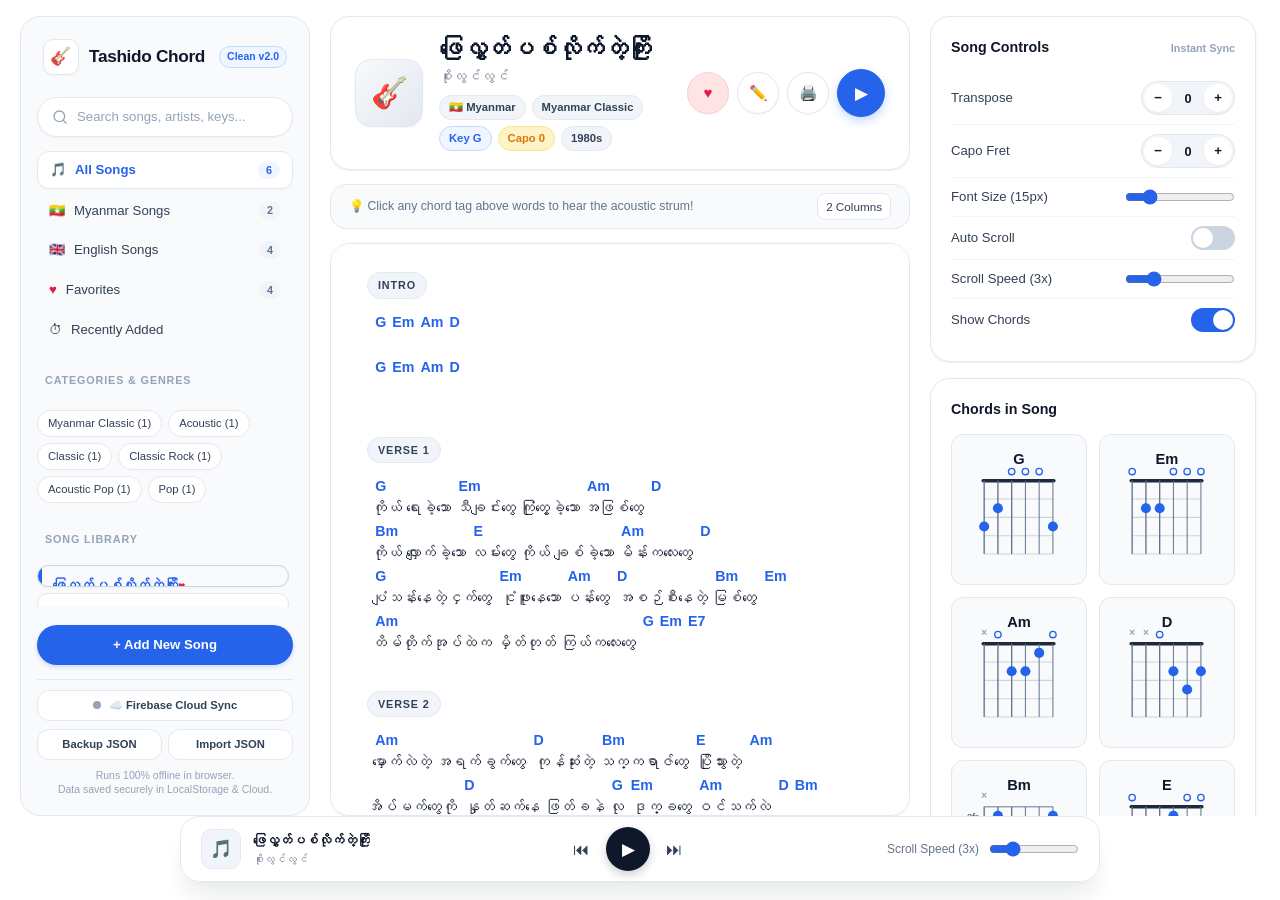
==== commit 654496c5: "Remove Strum All button, add synchronized auto-scroll speed control to tool panel, and set default f" ====
--- a/index.html
+++ b/index.html
@@ -191,8 +191,8 @@
 
         <!-- Text Size -->
         <div class="tool-row">
-          <span class="tool-label">Font Size (<span id="fontSizeVal">16px</span>)</span>
-          <input type="range" id="fontSizeInput" min="13" max="24" value="16" style="width:110px">
+          <span class="tool-label">Font Size (<span id="fontSizeVal">15px</span>)</span>
+          <input type="range" id="fontSizeInput" min="13" max="24" value="15" style="width:110px">
         </div>
 
         <!-- Auto Scroll Switch -->
@@ -201,6 +201,12 @@
           <button class="switch-control" id="scrollSwitch" title="Toggle Auto Scroll"></button>
         </div>
 
+        <!-- Auto Scroll Speed Control -->
+        <div class="tool-row">
+          <span class="tool-label">Scroll Speed (<span id="panelSpeedVal">3x</span>)</span>
+          <input type="range" id="panelScrollSpeedInput" min="1" max="10" value="3" style="width:110px">
+        </div>
+
         <!-- Show Chords Switch -->
         <div class="tool-row">
           <span class="tool-label">Show Chords</span>
@@ -212,9 +218,6 @@
       <section class="tool-panel">
         <div class="panel-title">
           <span>Chords in Song</span>
-          <button class="btn btn-outline btn-sm" id="strumPracticeBtn" style="padding:4px 8px;" title="Strum all chords sequentially">
-            Strum All 🔊
-          </button>
         </div>
         <div class="chords-grid" id="chordGrid"></div>
       </section>
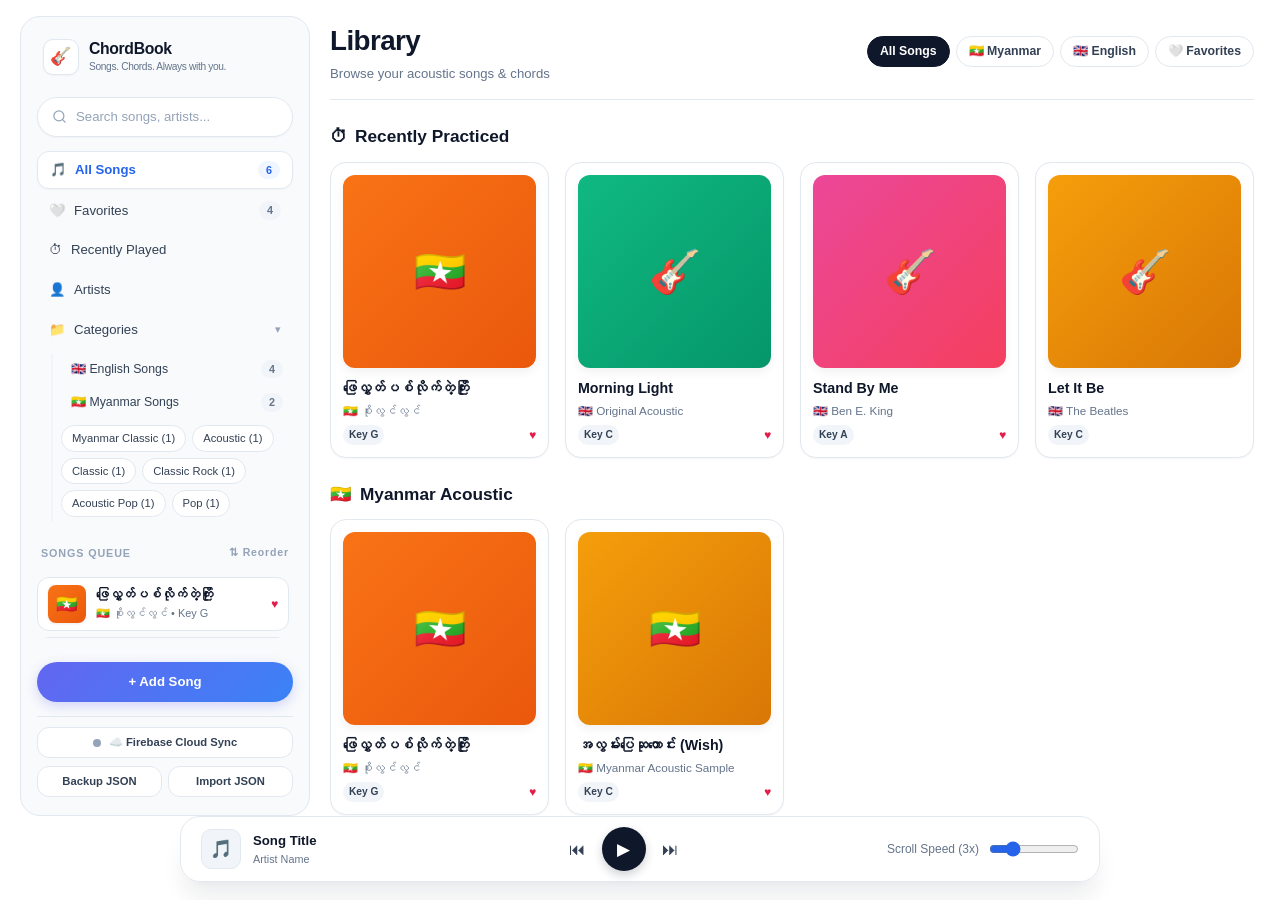
==== commit f4606bf9: "Add Apple Music style home UI, drag-and-drop song queue reordering, and side menu categories" ====
--- a/index.html
+++ b/index.html
@@ -15,25 +15,27 @@
       
       <!-- Brand Header -->
       <div class="brand-header">
-        <div class="brand-logo">
+        <div class="brand-logo" id="homeLogoBtn" title="Go to Home Library" style="cursor:pointer;">
           <div class="brand-icon">🎸</div>
-          <span>Tashido Chord</span>
-        </div>
-        <span class="app-version-badge">Clean v2.0</span>
+          <div>
+            <div style="font-weight:700;font-size:1.05rem;line-height:1.2;">ChordBook</div>
+            <div style="font-size:0.68rem;color:var(--ink-muted);font-weight:400;">Songs. Chords. Always with you.</div>
+          </div>
+        </div>
       </div>
 
       <!-- Search Input -->
       <div class="search-box">
-        <svg width="16" height="16" viewBox="0 0 24 24" fill="none" stroke="currentColor" stroke-width="2" stroke-linecap="round" stroke-linejoin="round">
+        <svg width="15" height="15" viewBox="0 0 24 24" fill="none" stroke="currentColor" stroke-width="2" stroke-linecap="round" stroke-linejoin="round">
           <circle cx="11" cy="11" r="8"></circle>
           <line x1="21" y1="21" x2="16.65" y2="16.65"></line>
         </svg>
-        <input type="text" id="searchInput" placeholder="Search songs, artists, keys...">
+        <input type="text" id="searchInput" placeholder="Search songs, artists...">
       </div>
 
       <!-- Navigation Views -->
       <nav class="nav-section">
-        <button class="nav-item active" data-view="all">
+        <button class="nav-item active" data-view="all" id="navAllBtn">
           <div class="nav-item-content">
             <span>🎵</span>
             <span>All Songs</span>
@@ -41,53 +43,62 @@
           <span class="badge-count" id="countAll">0</span>
         </button>
 
-        <button class="nav-item" data-view="my">
+        <button class="nav-item" data-view="fav" id="navFavBtn">
           <div class="nav-item-content">
-            <span>🇲🇲</span>
-            <span>Myanmar Songs</span>
-          </div>
-          <span class="badge-count" id="countMyanmar">0</span>
-        </button>
-
-        <button class="nav-item" data-view="en">
-          <div class="nav-item-content">
-            <span>🇬🇧</span>
-            <span>English Songs</span>
-          </div>
-          <span class="badge-count" id="countEnglish">0</span>
-        </button>
-
-        <button class="nav-item" data-view="fav">
-          <div class="nav-item-content">
-            <span style="color:var(--rose)">♥</span>
+            <span style="color:var(--rose)">🤍</span>
             <span>Favorites</span>
           </div>
           <span class="badge-count" id="countFav">0</span>
         </button>
 
-        <button class="nav-item" data-view="recent">
+        <button class="nav-item" data-view="recent" id="navRecentBtn">
           <div class="nav-item-content">
             <span>⏱</span>
-            <span>Recently Added</span>
+            <span>Recently Played</span>
           </div>
         </button>
+
+        <button class="nav-item" data-view="artists" id="navArtistsBtn">
+          <div class="nav-item-content">
+            <span>👤</span>
+            <span>Artists</span>
+          </div>
+        </button>
+
+        <button class="nav-item" id="categoriesToggleBtn">
+          <div class="nav-item-content">
+            <span>📁</span>
+            <span>Categories</span>
+          </div>
+          <span style="font-size:0.75rem;color:var(--ink-faint);" id="categoriesArrow">▾</span>
+        </button>
+
+        <!-- Sub-categories dropdown -->
+        <div class="sub-nav-section" id="categoriesSubMenu">
+          <button class="sub-nav-item" data-view="en">
+            <span>🇬🇧 English Songs</span>
+            <span class="badge-count" id="countEnglish">0</span>
+          </button>
+          <button class="sub-nav-item" data-view="my">
+            <span>🇲🇲 Myanmar Songs</span>
+            <span class="badge-count" id="countMyanmar">0</span>
+          </button>
+          <div class="tag-list" id="genreTags" style="padding:4px 0;"></div>
+        </div>
       </nav>
 
-      <!-- Genres / Tags -->
-      <div class="section-label">
-        <span>Categories & Genres</span>
-      </div>
-      <div class="tag-list" id="genreTags"></div>
-
-      <!-- Songs List -->
-      <div class="section-label">
-        <span>Song Library</span>
-      </div>
+      <!-- Songs Queue Header -->
+      <div class="sidebar-queue-header">
+        <span>SONGS QUEUE</span>
+        <span style="font-size:0.7rem;color:var(--ink-faint);" title="Drag songs to reorder strum list">⇅ Reorder</span>
+      </div>
+
+      <!-- Songs List (Draggable Queue) -->
       <div class="song-list" id="songList"></div>
 
       <!-- Add Song Button -->
-      <button class="btn btn-primary" id="addSongBtn" style="width:100%;margin-top:4px;">
-        <span>+ Add New Song</span>
+      <button class="btn btn-primary add-song-gradient-btn" id="addSongBtn">
+        <span>+ Add Song</span>
       </button>
 
       <!-- Sidebar Footer (Export / Backup & Firebase Cloud) -->
@@ -105,62 +116,117 @@
             <input type="file" id="importFileInput" accept=".json" style="display:none">
           </label>
         </div>
-        <div style="font-size:0.7rem;color:var(--ink-faint);text-align:center;line-height:1.4">
-          Runs 100% offline in browser.<br>Data saved securely in LocalStorage &amp; Cloud.
-        </div>
       </div>
 
     </aside>
 
-    <!-- CENTER COLUMN: Song View & Lyrics -->
+    <!-- CENTER COLUMN: Apple Music Home View or Song Practice View -->
     <main class="main-content">
 
-      <!-- Song Hero Card (Clean White Aesthetic) -->
-      <section class="song-hero">
-        <div class="hero-left">
-          <div class="hero-cover">🎸</div>
-          <div class="hero-info">
-            <h1 class="hero-title" id="heroTitle">Song Title</h1>
-            <div class="hero-artist">
-              <span id="heroArtist">Artist Name</span>
+      <!-- 1. APPLE MUSIC STYLE HOME VIEW -->
+      <div class="home-view" id="homeView">
+        <div class="home-header">
+          <div>
+            <h1 class="home-title">Library</h1>
+            <div class="home-subtitle">Browse your acoustic songs &amp; chords</div>
+          </div>
+          <div class="home-filter-pills">
+            <button class="home-pill active" data-home-filter="all">All Songs</button>
+            <button class="home-pill" data-home-filter="my">🇲🇲 Myanmar</button>
+            <button class="home-pill" data-home-filter="en">🇬🇧 English</button>
+            <button class="home-pill" data-home-filter="fav">🤍 Favorites</button>
+          </div>
+        </div>
+
+        <!-- Section: Recently Practiced / Jump Back In -->
+        <section id="homeRecentSection">
+          <div class="home-section-header">
+            <h2 class="home-section-title"><span>⏱</span> Recently Practiced</h2>
+          </div>
+          <div class="home-grid" id="homeRecentGrid"></div>
+        </section>
+
+        <!-- Section: Myanmar Acoustic Songs -->
+        <section id="homeMyanmarSection">
+          <div class="home-section-header">
+            <h2 class="home-section-title"><span>🇲🇲</span> Myanmar Acoustic</h2>
+          </div>
+          <div class="home-grid" id="homeMyanmarGrid"></div>
+        </section>
+
+        <!-- Section: English Acoustic Favorites -->
+        <section id="homeEnglishSection">
+          <div class="home-section-header">
+            <h2 class="home-section-title"><span>🇬🇧</span> English Acoustic</h2>
+          </div>
+          <div class="home-grid" id="homeEnglishGrid"></div>
+        </section>
+
+        <!-- Section: All Songs Catalog (Organized with Smart Limit) -->
+        <section id="homeAllSection">
+          <div class="home-section-header">
+            <h2 class="home-section-title"><span>🎸</span> All Songs (<span id="homeCatalogCount">0</span>)</h2>
+            <div style="font-size:0.78rem;color:var(--ink-muted);" id="homeCatalogSummary"></div>
+          </div>
+          <div class="home-grid" id="homeAllGrid"></div>
+          <div style="text-align:center;margin-top:20px;" id="homeLoadMoreBox">
+            <button class="btn btn-outline btn-sm" id="homeLoadMoreBtn">Load More Songs ▾</button>
+          </div>
+        </section>
+      </div>
+
+      <!-- 2. SONG PRACTICE VIEW (Lyrics & Chords) -->
+      <div class="song-view" id="songView" style="display:none;">
+
+        <!-- Song Hero Card (Clean White Aesthetic) -->
+        <section class="song-hero">
+          <div class="hero-left">
+            <button class="btn btn-outline btn-sm hero-back-btn" id="heroBackBtn" title="Back to Library">
+              <span>← Library</span>
+            </button>
+            <div class="hero-cover" id="heroCover">🎸</div>
+            <div class="hero-info">
+              <h1 class="hero-title" id="heroTitle">Song Title</h1>
+              <div class="hero-artist">
+                <span id="heroArtist">Artist Name</span>
+              </div>
+              <div class="hero-badges">
+                <span class="meta-pill" id="heroLang">🇲🇲 Myanmar</span>
+                <span class="meta-pill key-pill" id="heroKey">Key C</span>
+                <span class="meta-pill capo-pill" id="heroCapo">Capo 0</span>
+              </div>
             </div>
-            <div class="hero-badges">
-              <span class="meta-pill" id="heroLang">🇲🇲 Myanmar</span>
-              <span class="meta-pill" id="heroGenre">Acoustic</span>
-              <span class="meta-pill key-pill" id="heroKey">Key C</span>
-              <span class="meta-pill capo-pill" id="heroCapo">Capo 0</span>
-              <span class="meta-pill" id="heroYear">2024</span>
-            </div>
-          </div>
-        </div>
-
-        <div class="hero-actions">
-          <button class="circle-btn" id="favBtn" title="Toggle Favorite">♡</button>
-          <button class="circle-btn" id="editSongBtn" title="Edit this song">✏️</button>
-          <button class="circle-btn" id="printBtn" title="Print chord sheet">🖨️</button>
-          <button class="circle-btn play-action" id="heroPlayBtn" title="Start / Pause Auto-Scroll">▶</button>
-        </div>
-      </section>
-
-      <!-- Lyrics Toolbar -->
-      <div class="lyrics-toolbar">
-        <div class="lyrics-toolbar-group">
-          <span>💡 Click any chord tag above words to hear the acoustic strum!</span>
-        </div>
-        <div class="lyrics-toolbar-group">
-          <button class="view-toggle-btn" id="colToggleBtn">2 Columns</button>
-        </div>
-      </div>
-
-      <!-- Main Lyrics Card -->
-      <article class="lyrics-card" id="lyricsCard">
-        <div id="lyricsContainer"></div>
-      </article>
+          </div>
+
+          <div class="hero-actions">
+            <button class="circle-btn" id="favBtn" title="Toggle Favorite">♡</button>
+            <button class="circle-btn" id="editSongBtn" title="Edit this song">✏️</button>
+            <button class="circle-btn" id="printBtn" title="Print chord sheet">🖨️</button>
+            <button class="circle-btn play-action" id="heroPlayBtn" title="Start / Pause Auto-Scroll">▶</button>
+          </div>
+        </section>
+
+        <!-- Lyrics Toolbar -->
+        <div class="lyrics-toolbar">
+          <div class="lyrics-toolbar-group">
+            <span>💡 Click any chord tag above words to hear the acoustic strum!</span>
+          </div>
+          <div class="lyrics-toolbar-group">
+            <button class="view-toggle-btn" id="colToggleBtn">2 Columns</button>
+          </div>
+        </div>
+
+        <!-- Main Lyrics Card -->
+        <article class="lyrics-card" id="lyricsCard">
+          <div id="lyricsContainer"></div>
+        </article>
+
+      </div>
 
     </main>
 
     <!-- RIGHT SIDEBAR: Practice Tools & Chords -->
-    <aside class="right-sidebar">
+    <aside class="right-sidebar" id="rightSidebar">
 
       <!-- Playing & Practice Tools -->
       <section class="tool-panel">
@@ -220,40 +286,6 @@
           <span>Chords in Song</span>
         </div>
         <div class="chords-grid" id="chordGrid"></div>
-      </section>
-
-      <!-- Interactive Guitar Tuner Reference -->
-      <section class="tool-panel">
-        <div class="panel-title">
-          <span>Guitar Tuner Tone</span>
-          <span class="panel-title-badge">Standard E</span>
-        </div>
-        <div class="tuner-strings">
-          <button class="tuner-btn" data-note="E2">
-            <span>E</span>
-            <small>6th</small>
-          </button>
-          <button class="tuner-btn" data-note="A2">
-            <span>A</span>
-            <small>5th</small>
-          </button>
-          <button class="tuner-btn" data-note="D3">
-            <span>D</span>
-            <small>4th</small>
-          </button>
-          <button class="tuner-btn" data-note="G3">
-            <span>G</span>
-            <small>3rd</small>
-          </button>
-          <button class="tuner-btn" data-note="B3">
-            <span>B</span>
-            <small>2nd</small>
-          </button>
-          <button class="tuner-btn" data-note="E4">
-            <span>e</span>
-            <small>1st</small>
-          </button>
-        </div>
       </section>
 
       <!-- Practice Metronome -->
--- a/styles.css
+++ b/styles.css
@@ -104,6 +104,15 @@
   padding: 16px 20px 84px; /* leaves room for bottom player bar */
   height: 100vh;
   box-sizing: border-box;
+  transition: grid-template-columns 0.2s ease;
+}
+
+.app-container.home-mode {
+  grid-template-columns: 290px minmax(0, 1fr);
+}
+
+.app-container.home-mode .right-sidebar {
+  display: none !important;
 }
 
 /* Clean Cards */
@@ -304,20 +313,38 @@
   border-radius: 4px;
 }
 
+/* ==========================================================================
+   SIDEBAR SONG ITEMS (Apple Music Queue Style)
+   ========================================================================== */
+.sidebar-queue-header {
+  display: flex;
+  align-items: center;
+  justify-content: space-between;
+  font-size: 0.72rem;
+  font-weight: 700;
+  letter-spacing: 0.08em;
+  color: var(--ink-faint);
+  padding: 10px 4px 2px;
+}
+
 .song-item-btn {
   display: flex;
-  flex-direction: column;
-  gap: 3px;
+  align-items: center;
+  gap: 10px;
   width: 100%;
   text-align: left;
   background: #ffffff;
   border: 1px solid var(--border);
-  border-radius: var(--radius-md);
-  padding: 10px 14px;
-  cursor: pointer;
+  border-radius: 12px;
+  padding: 7px 10px;
+  cursor: grab;
   transition: all 0.16s cubic-bezier(0.16, 1, 0.3, 1);
   position: relative;
-  overflow: hidden;
+  user-select: none;
+}
+
+.song-item-btn:active {
+  cursor: grabbing;
 }
 
 .song-item-btn:hover {
@@ -327,44 +354,363 @@
   box-shadow: 0 2px 4px rgba(0, 0, 0, 0.04);
 }
 
-/* Elegant, refined active state - subtle left indicator pill and soft slate/indigo wash */
 .song-item-btn.active {
-  background: #f8fafc;
-  border-color: #cbd5e1;
-  box-shadow: 0 1px 3px rgba(0, 0, 0, 0.04);
-}
-
-.song-item-btn.active::before {
-  content: "";
-  position: absolute;
-  left: 0;
-  top: 0;
-  bottom: 0;
-  width: 4px;
-  background: var(--brand);
-  border-radius: 0 3px 3px 0;
-}
-
-.song-item-btn.active .song-item-title span:first-child {
+  background: #eff6ff;
+  border-color: #bfdbfe;
+  box-shadow: 0 1px 3px rgba(37, 99, 235, 0.08);
+}
+
+.song-item-btn.drag-over {
+  border-top: 2.5px solid var(--brand);
+}
+
+.song-item-thumb {
+  width: 38px;
+  height: 38px;
+  border-radius: 8px;
+  display: flex;
+  align-items: center;
+  justify-content: center;
+  font-size: 1.15rem;
+  flex-shrink: 0;
+  box-shadow: 0 1px 3px rgba(0, 0, 0, 0.08);
+  color: #ffffff;
+  font-weight: 700;
+}
+
+.song-item-content {
+  flex: 1;
+  min-width: 0;
+}
+
+.song-item-title {
+  font-size: 0.88rem;
+  font-weight: 600;
+  color: var(--ink-primary);
+  white-space: nowrap;
+  overflow: hidden;
+  text-overflow: ellipsis;
+  line-height: 1.25;
+}
+
+.song-item-btn.active .song-item-title {
   color: var(--brand);
   font-weight: 700;
 }
 
-.song-item-title {
-  font-size: 0.92rem;
+.song-item-artist {
+  font-size: 0.73rem;
+  color: var(--ink-muted);
+  white-space: nowrap;
+  overflow: hidden;
+  text-overflow: ellipsis;
+  margin-top: 2px;
+}
+
+/* Sound Wave Equalizer animation for active song */
+.playing-bars {
+  display: flex;
+  align-items: flex-end;
+  gap: 2px;
+  height: 14px;
+  flex-shrink: 0;
+  margin-left: 4px;
+}
+
+.playing-bars span {
+  width: 2.5px;
+  background: var(--brand);
+  border-radius: 1px;
+  animation: soundWave 0.8s ease-in-out infinite alternate;
+}
+
+.playing-bars span:nth-child(1) { height: 40%; animation-delay: 0.1s; }
+.playing-bars span:nth-child(2) { height: 100%; animation-delay: 0.3s; }
+.playing-bars span:nth-child(3) { height: 60%; animation-delay: 0.2s; }
+
+@keyframes soundWave {
+  0% { height: 25%; }
+  100% { height: 100%; }
+}
+
+/* Apple Music Gradient Button for + Add Song */
+.add-song-gradient-btn {
+  width: 100%;
+  margin-top: 10px;
+  background: linear-gradient(135deg, #6366f1 0%, #3b82f6 100%) !important;
+  color: #ffffff !important;
+  border: 0 !important;
+  padding: 10px 16px !important;
+  font-weight: 700 !important;
+  border-radius: var(--radius-pill) !important;
+  box-shadow: 0 4px 12px rgba(99, 102, 241, 0.25) !important;
+  transition: all 0.15s ease !important;
+}
+
+.add-song-gradient-btn:hover {
+  transform: translateY(-1px) !important;
+  box-shadow: 0 6px 16px rgba(99, 102, 241, 0.35) !important;
+}
+
+/* Sub-categories menu */
+.sub-nav-section {
+  display: flex;
+  flex-direction: column;
+  gap: 3px;
+  padding-left: 8px;
+  margin-top: 2px;
+  border-left: 2px solid var(--border-subtle);
+  margin-left: 14px;
+}
+
+.sub-nav-item {
+  display: flex;
+  align-items: center;
+  justify-content: space-between;
+  width: 100%;
+  border: 0;
+  background: transparent;
+  padding: 6px 10px;
+  border-radius: var(--radius-md);
+  cursor: pointer;
+  font-size: 0.82rem;
+  font-weight: 500;
+  color: var(--ink-secondary);
+  text-align: left;
+}
+
+.sub-nav-item:hover, .sub-nav-item.active {
+  background: #ffffff;
+  color: var(--brand);
+}
+
+/* ==========================================================================
+   APPLE MUSIC STYLE HOME VIEW
+   ========================================================================== */
+.home-view {
+  display: flex;
+  flex-direction: column;
+  gap: 24px;
+  height: 100%;
+  overflow-y: auto;
+  padding: 4px 6px 40px 0;
+}
+
+.home-view::-webkit-scrollbar {
+  width: 6px;
+}
+.home-view::-webkit-scrollbar-thumb {
+  background: #cbd5e1;
+  border-radius: 4px;
+}
+
+.home-header {
+  display: flex;
+  align-items: center;
+  justify-content: space-between;
+  flex-wrap: wrap;
+  gap: 16px;
+  border-bottom: 1px solid var(--border);
+  padding-bottom: 16px;
+}
+
+.home-title {
+  font-size: 1.85rem;
+  font-weight: 800;
+  letter-spacing: -0.02em;
+  color: var(--ink-primary);
+  margin-bottom: 2px;
+}
+
+.home-subtitle {
+  font-size: 0.88rem;
+  color: var(--ink-muted);
+}
+
+.home-filter-pills {
+  display: flex;
+  align-items: center;
+  gap: 6px;
+  flex-wrap: wrap;
+}
+
+.home-pill {
+  border: 1px solid var(--border);
+  background: #ffffff;
+  border-radius: var(--radius-pill);
+  padding: 5px 12px;
+  font-size: 0.82rem;
   font-weight: 600;
-  color: var(--ink-primary);
-  display: flex;
-  align-items: center;
+  color: var(--ink-secondary);
+  cursor: pointer;
+  transition: all 0.12s ease;
+}
+
+.home-pill:hover, .home-pill.active {
+  background: var(--ink-primary);
+  color: #ffffff;
+  border-color: var(--ink-primary);
+}
+
+.home-section-header {
+  display: flex;
+  align-items: baseline;
   justify-content: space-between;
-}
-
-.song-item-meta {
-  font-size: 0.75rem;
+  margin-bottom: 12px;
+}
+
+.home-section-title {
+  font-size: 1.15rem;
+  font-weight: 700;
+  color: var(--ink-primary);
+  display: flex;
+  align-items: center;
+  gap: 8px;
+}
+
+/* Card Grids */
+.home-grid {
+  display: grid;
+  grid-template-columns: repeat(auto-fill, minmax(185px, 1fr));
+  gap: 16px;
+}
+
+.home-card {
+  background: #ffffff;
+  border: 1px solid var(--border);
+  border-radius: 16px;
+  padding: 12px;
+  cursor: pointer;
+  transition: all 0.2s cubic-bezier(0.16, 1, 0.3, 1);
+  display: flex;
+  flex-direction: column;
+  gap: 10px;
+  position: relative;
+  box-shadow: var(--shadow-xs);
+}
+
+.home-card:hover {
+  transform: translateY(-4px);
+  border-color: #cbd5e1;
+  box-shadow: 0 10px 20px -5px rgba(15, 23, 42, 0.08);
+}
+
+.home-card-cover {
+  width: 100%;
+  aspect-ratio: 1;
+  border-radius: 12px;
+  display: flex;
+  align-items: center;
+  justify-content: center;
+  font-size: 2.8rem;
+  position: relative;
+  overflow: hidden;
+  box-shadow: 0 4px 10px rgba(0, 0, 0, 0.06);
+  color: #ffffff;
+  font-weight: 800;
+}
+
+.home-card-play-overlay {
+  position: absolute;
+  inset: 0;
+  background: rgba(15, 23, 42, 0.35);
+  display: flex;
+  align-items: center;
+  justify-content: center;
+  opacity: 0;
+  transition: opacity 0.18s ease;
+}
+
+.home-card:hover .home-card-play-overlay {
+  opacity: 1;
+}
+
+.home-card-play-btn {
+  width: 46px;
+  height: 46px;
+  border-radius: 50%;
+  background: #ffffff;
+  color: var(--brand);
+  display: flex;
+  align-items: center;
+  justify-content: center;
+  font-size: 1.25rem;
+  box-shadow: 0 4px 12px rgba(0, 0, 0, 0.2);
+  transform: scale(0.9);
+  transition: transform 0.15s ease;
+}
+
+.home-card:hover .home-card-play-btn {
+  transform: scale(1);
+}
+
+.home-card-info {
+  display: flex;
+  flex-direction: column;
+  gap: 2px;
+  min-width: 0;
+}
+
+.home-card-title {
+  font-size: 0.95rem;
+  font-weight: 700;
+  color: var(--ink-primary);
+  white-space: nowrap;
+  overflow: hidden;
+  text-overflow: ellipsis;
+}
+
+.home-card-artist {
+  font-size: 0.78rem;
   color: var(--ink-muted);
+  white-space: nowrap;
+  overflow: hidden;
+  text-overflow: ellipsis;
+}
+
+.home-card-meta {
   display: flex;
   align-items: center;
   gap: 6px;
+  margin-top: 4px;
+}
+
+.home-meta-badge {
+  font-size: 0.68rem;
+  font-weight: 600;
+  padding: 2px 6px;
+  border-radius: var(--radius-pill);
+  background: var(--bg-subtle);
+  color: var(--ink-secondary);
+}
+
+/* Hero Back to Library Button */
+.hero-back-btn {
+  margin-right: 6px;
+  background: #ffffff;
+  border: 1px solid var(--border);
+  font-weight: 600;
+  cursor: pointer;
+  border-radius: var(--radius-pill);
+  padding: 6px 12px;
+  display: flex;
+  align-items: center;
+  gap: 4px;
+}
+
+.hero-back-btn:hover {
+  background: var(--bg-subtle);
+  color: var(--brand);
+  border-color: #cbd5e1;
+}
+
+/* Song View container */
+.song-view {
+  display: flex;
+  flex-direction: column;
+  gap: 14px;
+  height: 100%;
+  overflow: hidden;
 }
 
 /* Playlist / Tag chips */
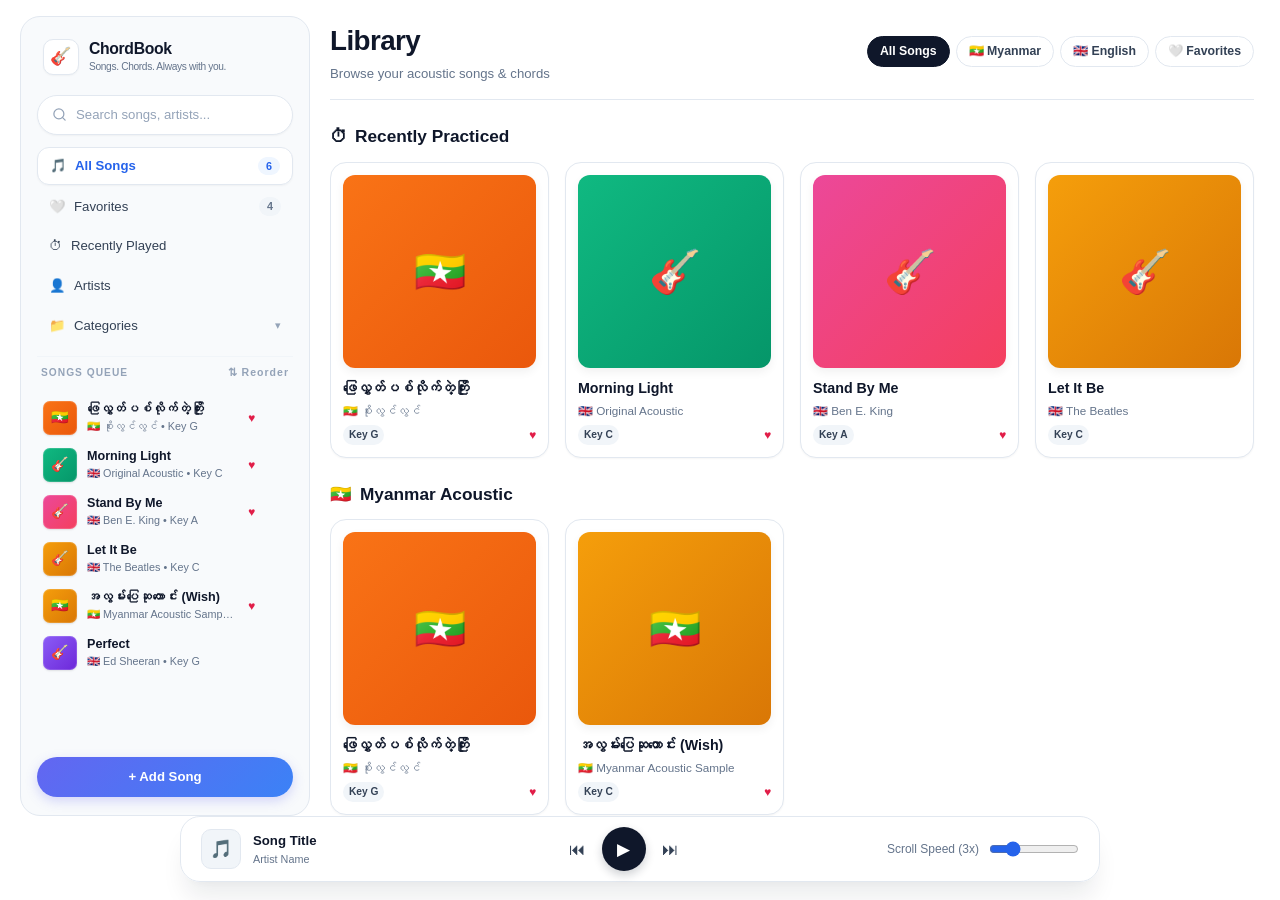
==== commit 7a3707e9: "Collapse categories, refine song queue, remove cloud/backup UI, move 2-column toggle to Song Control" ====
--- a/index.html
+++ b/index.html
@@ -83,7 +83,6 @@
             <span>🇲🇲 Myanmar Songs</span>
             <span class="badge-count" id="countMyanmar">0</span>
           </button>
-          <div class="tag-list" id="genreTags" style="padding:4px 0;"></div>
         </div>
       </nav>
 
@@ -100,23 +99,6 @@
       <button class="btn btn-primary add-song-gradient-btn" id="addSongBtn">
         <span>+ Add Song</span>
       </button>
-
-      <!-- Sidebar Footer (Export / Backup & Firebase Cloud) -->
-      <div class="sidebar-footer">
-        <button type="button" class="btn btn-outline btn-sm cloud-sync-btn" id="openFirebaseModalBtn" title="Firebase Cloud Database Sync">
-          <span class="cloud-status-dot" id="cloudStatusDot"></span>
-          <span id="cloudStatusText">☁️ Firebase Cloud Sync</span>
-        </button>
-        <div class="backup-actions">
-          <button class="btn btn-outline btn-sm" id="exportBtn" style="flex:1" title="Download backup JSON">
-            Backup JSON
-          </button>
-          <label class="btn btn-outline btn-sm" style="flex:1;cursor:pointer;margin:0;text-align:center" title="Restore songs from JSON">
-            Import JSON
-            <input type="file" id="importFileInput" accept=".json" style="display:none">
-          </label>
-        </div>
-      </div>
 
     </aside>
 
@@ -206,16 +188,6 @@
           </div>
         </section>
 
-        <!-- Lyrics Toolbar -->
-        <div class="lyrics-toolbar">
-          <div class="lyrics-toolbar-group">
-            <span>💡 Click any chord tag above words to hear the acoustic strum!</span>
-          </div>
-          <div class="lyrics-toolbar-group">
-            <button class="view-toggle-btn" id="colToggleBtn">2 Columns</button>
-          </div>
-        </div>
-
         <!-- Main Lyrics Card -->
         <article class="lyrics-card" id="lyricsCard">
           <div id="lyricsContainer"></div>
@@ -277,6 +249,12 @@
         <div class="tool-row">
           <span class="tool-label">Show Chords</span>
           <button class="switch-control active" id="chordsSwitch" title="Toggle Chords Visibility"></button>
+        </div>
+
+        <!-- Two Columns Layout Switch -->
+        <div class="tool-row">
+          <span class="tool-label">2 Columns</span>
+          <button class="switch-control" id="colToggleBtn" title="Toggle two-column lyrics"></button>
         </div>
       </section>
 
--- a/styles.css
+++ b/styles.css
@@ -134,10 +134,15 @@
   padding: 18px 16px;
   display: flex;
   flex-direction: column;
-  gap: 14px;
+  gap: 12px;
   height: 100%;
   overflow-y: auto;
   box-sizing: border-box;
+}
+
+.sidebar > .add-song-gradient-btn {
+  flex-shrink: 0;
+  margin-top: 4px;
 }
 
 .sidebar::-webkit-scrollbar {
@@ -299,18 +304,23 @@
 .song-list {
   display: flex;
   flex-direction: column;
-  gap: 6px;
+  gap: 1px;
   overflow-y: auto;
-  max-height: 280px;
-  padding-right: 4px;
+  flex: 1 1 auto;
+  min-height: 220px;
+  margin: 0 -6px;
+  padding: 2px 4px;
 }
 
 .song-list::-webkit-scrollbar {
   width: 4px;
 }
 .song-list::-webkit-scrollbar-thumb {
+  background: transparent;
+  border-radius: 4px;
+}
+.song-list:hover::-webkit-scrollbar-thumb {
   background: #cbd5e1;
-  border-radius: 4px;
 }
 
 /* ==========================================================================
@@ -320,11 +330,12 @@
   display: flex;
   align-items: center;
   justify-content: space-between;
-  font-size: 0.72rem;
+  font-size: 0.68rem;
   font-weight: 700;
-  letter-spacing: 0.08em;
+  letter-spacing: 0.1em;
   color: var(--ink-faint);
-  padding: 10px 4px 2px;
+  padding: 8px 4px 0;
+  border-top: 1px solid var(--border-subtle, #eef2f6);
 }
 
 .song-item-btn {
@@ -333,47 +344,61 @@
   gap: 10px;
   width: 100%;
   text-align: left;
-  background: #ffffff;
-  border: 1px solid var(--border);
-  border-radius: 12px;
-  padding: 7px 10px;
-  cursor: grab;
-  transition: all 0.16s cubic-bezier(0.16, 1, 0.3, 1);
+  background: transparent;
+  border: 0;
+  border-radius: 10px;
+  padding: 6px 8px;
+  cursor: pointer;
+  transition: background 0.14s ease, box-shadow 0.14s ease;
   position: relative;
   user-select: none;
-}
-
-.song-item-btn:active {
-  cursor: grabbing;
+  flex-shrink: 0;
+}
+
+.song-item-btn::after {
+  content: "⋮⋮";
+  font-size: 0.7rem;
+  letter-spacing: -2px;
+  color: var(--ink-faint);
+  opacity: 0;
+  margin-left: auto;
+  padding-left: 4px;
+  cursor: grab;
+  transition: opacity 0.14s ease;
+}
+
+.song-item-btn:hover::after {
+  opacity: 1;
 }
 
 .song-item-btn:hover {
-  background: #f8fafc;
-  border-color: #cbd5e1;
-  transform: translateY(-1px);
-  box-shadow: 0 2px 4px rgba(0, 0, 0, 0.04);
+  background: #ffffff;
+  box-shadow: 0 1px 2px rgba(15, 23, 42, 0.05);
+}
+
+.song-item-btn.dragging {
+  opacity: 0.45;
 }
 
 .song-item-btn.active {
-  background: #eff6ff;
-  border-color: #bfdbfe;
-  box-shadow: 0 1px 3px rgba(37, 99, 235, 0.08);
+  background: #ffffff;
+  box-shadow: 0 1px 3px rgba(15, 23, 42, 0.08), inset 3px 0 0 var(--brand);
 }
 
 .song-item-btn.drag-over {
-  border-top: 2.5px solid var(--brand);
+  box-shadow: inset 0 2px 0 var(--brand);
 }
 
 .song-item-thumb {
-  width: 38px;
-  height: 38px;
-  border-radius: 8px;
+  width: 34px;
+  height: 34px;
+  border-radius: 7px;
   display: flex;
   align-items: center;
   justify-content: center;
-  font-size: 1.15rem;
+  font-size: 0.95rem;
   flex-shrink: 0;
-  box-shadow: 0 1px 3px rgba(0, 0, 0, 0.08);
+  box-shadow: inset 0 0 0 1px rgba(255, 255, 255, 0.15), 0 1px 2px rgba(0, 0, 0, 0.1);
   color: #ffffff;
   font-weight: 700;
 }
@@ -384,27 +409,26 @@
 }
 
 .song-item-title {
-  font-size: 0.88rem;
+  font-size: 0.84rem;
   font-weight: 600;
   color: var(--ink-primary);
   white-space: nowrap;
   overflow: hidden;
   text-overflow: ellipsis;
-  line-height: 1.25;
+  line-height: 1.3;
 }
 
 .song-item-btn.active .song-item-title {
   color: var(--brand);
-  font-weight: 700;
 }
 
 .song-item-artist {
-  font-size: 0.73rem;
+  font-size: 0.72rem;
   color: var(--ink-muted);
   white-space: nowrap;
   overflow: hidden;
   text-overflow: ellipsis;
-  margin-top: 2px;
+  margin-top: 1px;
 }
 
 /* Sound Wave Equalizer animation for active song */
@@ -454,13 +478,17 @@
 
 /* Sub-categories menu */
 .sub-nav-section {
-  display: flex;
+  display: none;
   flex-direction: column;
   gap: 3px;
   padding-left: 8px;
   margin-top: 2px;
   border-left: 2px solid var(--border-subtle);
   margin-left: 14px;
+}
+
+.sub-nav-section.open {
+  display: flex;
 }
 
 .sub-nav-item {
@@ -710,7 +738,14 @@
   flex-direction: column;
   gap: 14px;
   height: 100%;
+  min-height: 0;
+  flex: 1;
   overflow: hidden;
+}
+
+.song-view > .song-hero,
+.song-view > .lyrics-toolbar {
+  flex-shrink: 0;
 }
 
 /* Playlist / Tag chips */
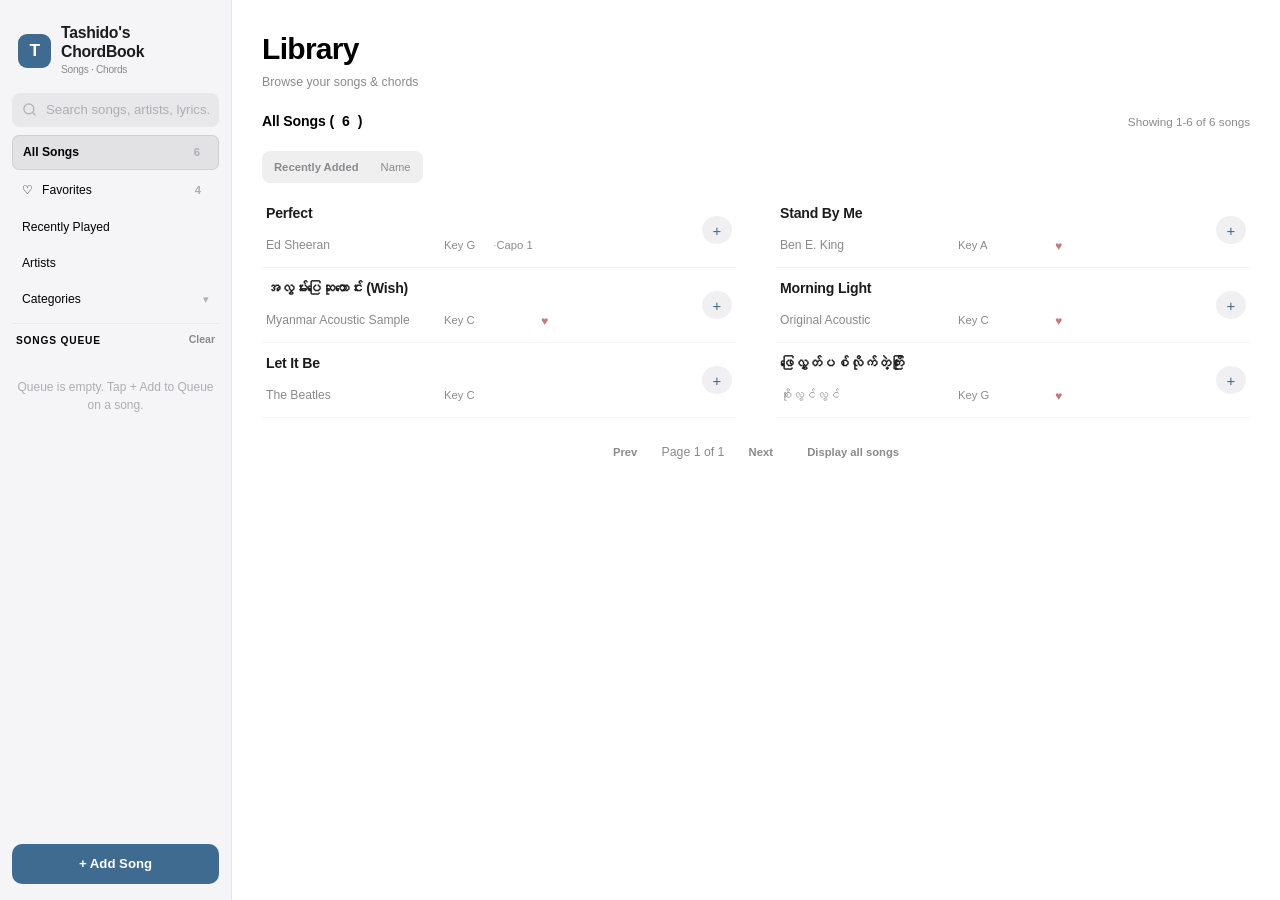
==== commit 8cbe54f0: "Update UI: calm theme (v12), app-v7 logic, mobile nav, search clear" ====
--- a/index.html
+++ b/index.html
@@ -3,12 +3,15 @@
 <head>
   <meta charset="UTF-8">
   <meta name="viewport" content="width=device-width, initial-scale=1.0">
-  <title>Tashido Guitar Chord — Clean Acoustic Songbook</title>
+  <title>Tashido's ChordBook</title>
   <link rel="stylesheet" href="styles.css">
+  <link rel="stylesheet" href="chordbook-calm-v12.css">
 </head>
 <body>
 
   <div class="app-container">
+
+    <button type="button" class="mobile-nav-toggle" id="mobileNavToggleBtn">&#9776; Menu</button>
 
     <!-- LEFT SIDEBAR: Library & Navigation -->
     <aside class="sidebar">
@@ -16,10 +19,10 @@
       <!-- Brand Header -->
       <div class="brand-header">
         <div class="brand-logo" id="homeLogoBtn" title="Go to Home Library" style="cursor:pointer;">
-          <div class="brand-icon">🎸</div>
+          <div class="brand-icon" style="font-weight:600;">T</div>
           <div>
-            <div style="font-weight:700;font-size:1.05rem;line-height:1.2;">ChordBook</div>
-            <div style="font-size:0.68rem;color:var(--ink-muted);font-weight:400;">Songs. Chords. Always with you.</div>
+            <div style="font-weight:700;font-size:1.05rem;line-height:1.2;">Tashido's ChordBook</div>
+            <div style="font-size:0.68rem;color:var(--ink-muted);font-weight:400;">Songs · Chords</div>
           </div>
         </div>
       </div>
@@ -30,14 +33,14 @@
           <circle cx="11" cy="11" r="8"></circle>
           <line x1="21" y1="21" x2="16.65" y2="16.65"></line>
         </svg>
-        <input type="text" id="searchInput" placeholder="Search songs, artists...">
+        <input type="text" id="searchInput" placeholder="Search songs, artists, lyrics...">
+        <button type="button" id="searchClearBtn" aria-label="Clear search" style="display:none;">&times;</button>
       </div>
 
       <!-- Navigation Views -->
       <nav class="nav-section">
         <button class="nav-item active" data-view="all" id="navAllBtn">
           <div class="nav-item-content">
-            <span>🎵</span>
             <span>All Songs</span>
           </div>
           <span class="badge-count" id="countAll">0</span>
@@ -45,7 +48,7 @@
 
         <button class="nav-item" data-view="fav" id="navFavBtn">
           <div class="nav-item-content">
-            <span style="color:var(--rose)">🤍</span>
+            <span>♡</span>
             <span>Favorites</span>
           </div>
           <span class="badge-count" id="countFav">0</span>
@@ -53,21 +56,18 @@
 
         <button class="nav-item" data-view="recent" id="navRecentBtn">
           <div class="nav-item-content">
-            <span>⏱</span>
             <span>Recently Played</span>
           </div>
         </button>
 
         <button class="nav-item" data-view="artists" id="navArtistsBtn">
           <div class="nav-item-content">
-            <span>👤</span>
             <span>Artists</span>
           </div>
         </button>
 
         <button class="nav-item" id="categoriesToggleBtn">
           <div class="nav-item-content">
-            <span>📁</span>
             <span>Categories</span>
           </div>
           <span style="font-size:0.75rem;color:var(--ink-faint);" id="categoriesArrow">▾</span>
@@ -76,11 +76,11 @@
         <!-- Sub-categories dropdown -->
         <div class="sub-nav-section" id="categoriesSubMenu">
           <button class="sub-nav-item" data-view="en">
-            <span>🇬🇧 English Songs</span>
+            <span>English Songs</span>
             <span class="badge-count" id="countEnglish">0</span>
           </button>
           <button class="sub-nav-item" data-view="my">
-            <span>🇲🇲 Myanmar Songs</span>
+            <span>Myanmar Songs</span>
             <span class="badge-count" id="countMyanmar">0</span>
           </button>
         </div>
@@ -89,7 +89,7 @@
       <!-- Songs Queue Header -->
       <div class="sidebar-queue-header">
         <span>SONGS QUEUE</span>
-        <span style="font-size:0.7rem;color:var(--ink-faint);" title="Drag songs to reorder strum list">⇅ Reorder</span>
+        <button id="clearQueueBtn" title="Clear queue">Clear</button>
       </div>
 
       <!-- Songs List (Draggable Queue) -->
@@ -110,36 +110,54 @@
         <div class="home-header">
           <div>
             <h1 class="home-title">Library</h1>
-            <div class="home-subtitle">Browse your acoustic songs &amp; chords</div>
-          </div>
-          <div class="home-filter-pills">
-            <button class="home-pill active" data-home-filter="all">All Songs</button>
-            <button class="home-pill" data-home-filter="my">🇲🇲 Myanmar</button>
-            <button class="home-pill" data-home-filter="en">🇬🇧 English</button>
-            <button class="home-pill" data-home-filter="fav">🤍 Favorites</button>
-          </div>
-        </div>
+            <div class="home-subtitle">Browse your songs &amp; chords</div>
+          </div>
+        </div>
+
+        <!-- Section: Artists (names only; tap a name to see their songs) -->
+        <section id="homeArtistsSection" style="display:none;">
+          <div class="home-section-header">
+            <button class="btn btn-outline btn-sm" id="homeArtistsBackBtn" style="display:none;">Artists</button>
+            <h2 class="home-section-title" id="homeArtistsTitle">Artists</h2>
+            <div style="font-size:0.78rem;color:var(--ink-muted);" id="homeArtistsCount"></div>
+          </div>
+          <div style="display:inline-flex;gap:6px;align-items:center;margin:6px 0 10px;" id="homeArtistsSortBox">
+            <button class="btn btn-outline btn-sm" id="homeArtistsSortNameBtn">Name</button>
+            <button class="btn btn-outline btn-sm" id="homeArtistsSortRecentBtn">Recently Added</button>
+          </div>
+          <div style="display:none;gap:6px;align-items:center;margin:6px 0 10px;" id="homeArtistDetailSortBox">
+            <button class="btn btn-outline btn-sm" id="homeArtistDetailSortNameBtn">Name</button>
+            <button class="btn btn-outline btn-sm" id="homeArtistDetailSortRecentBtn">Recently Added</button>
+          </div>
+          <div class="home-grid" id="homeArtistsGrid"></div>
+          <div style="text-align:center;margin-top:20px;" id="homeArtistsNavBox">
+            <button class="btn btn-outline btn-sm" id="homeArtistsPrevBtn">Prev</button>
+            <span style="font-size:0.82rem;color:var(--ink-muted);margin:0 10px;" id="homeArtistsPageInfo"></span>
+            <button class="btn btn-outline btn-sm" id="homeArtistsNextBtn">Next</button>
+            <button class="btn btn-outline btn-sm" id="homeArtistsShowAllBtn" style="margin-left:10px;">Display all artists</button>
+          </div>
+        </section>
 
         <!-- Section: Recently Practiced / Jump Back In -->
         <section id="homeRecentSection">
           <div class="home-section-header">
-            <h2 class="home-section-title"><span>⏱</span> Recently Practiced</h2>
+            <h2 class="home-section-title">Recently Added</h2>
           </div>
           <div class="home-grid" id="homeRecentGrid"></div>
         </section>
 
-        <!-- Section: Myanmar Acoustic Songs -->
+        <!-- Section: Myanmar Songs -->
         <section id="homeMyanmarSection">
           <div class="home-section-header">
-            <h2 class="home-section-title"><span>🇲🇲</span> Myanmar Acoustic</h2>
+            <h2 class="home-section-title">Myanmar</h2>
           </div>
           <div class="home-grid" id="homeMyanmarGrid"></div>
         </section>
 
-        <!-- Section: English Acoustic Favorites -->
+        <!-- Section: English Songs -->
         <section id="homeEnglishSection">
           <div class="home-section-header">
-            <h2 class="home-section-title"><span>🇬🇧</span> English Acoustic</h2>
+            <h2 class="home-section-title">English</h2>
           </div>
           <div class="home-grid" id="homeEnglishGrid"></div>
         </section>
@@ -147,12 +165,19 @@
         <!-- Section: All Songs Catalog (Organized with Smart Limit) -->
         <section id="homeAllSection">
           <div class="home-section-header">
-            <h2 class="home-section-title"><span>🎸</span> All Songs (<span id="homeCatalogCount">0</span>)</h2>
+            <h2 class="home-section-title">All Songs (<span id="homeCatalogCount">0</span>)</h2>
             <div style="font-size:0.78rem;color:var(--ink-muted);" id="homeCatalogSummary"></div>
+          </div>
+          <div style="display:inline-flex;gap:6px;align-items:center;margin:6px 0 10px;" id="homeCatalogSortBox">
+            <button class="btn btn-outline btn-sm" id="homeCatalogSortRecentBtn">Recently Added</button>
+            <button class="btn btn-outline btn-sm" id="homeCatalogSortNameBtn">Name</button>
           </div>
           <div class="home-grid" id="homeAllGrid"></div>
           <div style="text-align:center;margin-top:20px;" id="homeLoadMoreBox">
-            <button class="btn btn-outline btn-sm" id="homeLoadMoreBtn">Load More Songs ▾</button>
+            <button class="btn btn-outline btn-sm" id="homeCatalogPrevBtn">Prev</button>
+            <span style="font-size:0.82rem;color:var(--ink-muted);margin:0 10px;" id="homeCatalogPageInfo"></span>
+            <button class="btn btn-outline btn-sm" id="homeCatalogNextBtn">Next</button>
+            <button class="btn btn-outline btn-sm" id="homeCatalogShowAllBtn" style="margin-left:10px;">Display all songs</button>
           </div>
         </section>
       </div>
@@ -181,15 +206,17 @@
           </div>
 
           <div class="hero-actions">
+            <button class="circle-btn" id="toolsToggleBtn" title="Hide tools">›</button>
             <button class="circle-btn" id="favBtn" title="Toggle Favorite">♡</button>
-            <button class="circle-btn" id="editSongBtn" title="Edit this song">✏️</button>
+            <button class="circle-btn" id="editSongBtn" title="Edit this song">&#9998;</button>
             <button class="circle-btn" id="printBtn" title="Print chord sheet">🖨️</button>
+            <button class="circle-btn" id="queueAddBtn" title="Add to queue">＋</button>
             <button class="circle-btn play-action" id="heroPlayBtn" title="Start / Pause Auto-Scroll">▶</button>
           </div>
         </section>
 
         <!-- Main Lyrics Card -->
-        <article class="lyrics-card" id="lyricsCard">
+        <article class="lyrics-card two-columns" id="lyricsCard">
           <div id="lyricsContainer"></div>
         </article>
 
@@ -254,7 +281,7 @@
         <!-- Two Columns Layout Switch -->
         <div class="tool-row">
           <span class="tool-label">2 Columns</span>
-          <button class="switch-control" id="colToggleBtn" title="Toggle two-column lyrics"></button>
+          <button class="switch-control active" id="colToggleBtn" title="Toggle two-column lyrics"></button>
         </div>
       </section>
 
@@ -329,8 +356,7 @@
           <div class="ai-scan-title">
             <span style="font-size:1.15rem;">✨</span>
             <div>
-              <b>Scan Chord Sheet Image with Gemini AI</b>
-              <div style="font-size:0.72rem;color:var(--ink-muted);">Auto-extracts Myanmar/English lyrics & chords • Discards watermarks & ads</div>
+              <b>Scan chord sheet</b>
             </div>
             <span class="ai-badge">gemini-flash-latest</span>
           </div>
@@ -353,10 +379,7 @@
           <div class="ai-dropzone-content" id="dropzoneContent">
             <span style="font-size:2rem;">📸</span>
             <div>
-              <b>Click to browse or Drag & Drop Chord Sheet Photo</b>
-              <div style="color:var(--ink-muted);font-size:0.75rem;margin-top:3px;">
-                Supports PNG, JPG, WEBP • Or Paste screenshot with <kbd>Ctrl+V</kbd> / <kbd>Cmd+V</kbd>
-              </div>
+              <b>Drop a chord sheet photo</b>
             </div>
           </div>
 
@@ -384,7 +407,7 @@
       <!-- Basic Metadata Grid -->
       <div class="form-grid-2">
         <div class="form-group">
-          <label class="form-label">Song Title *</label>
+          <label class="form-label">Title *</label>
           <input type="text" class="form-input" id="fTitle" placeholder="e.g. ဖြေလွှတ်ပစ်လိုက်တဲ့ကြိုး">
         </div>
         <div class="form-group">
@@ -393,30 +416,30 @@
         </div>
         <div class="form-group">
           <label class="form-label">Genre</label>
-          <input type="text" class="form-input" id="fGenre" placeholder="e.g. Myanmar Classic, Acoustic">
-        </div>
-        <div class="form-group">
-          <label class="form-label">Original Key</label>
+          <input type="text" class="form-input" id="fGenre" placeholder="Optional">
+        </div>
+        <div class="form-group">
+          <label class="form-label">Key</label>
           <input type="text" class="form-input" id="fKey" placeholder="e.g. G, C, Am">
         </div>
         <div class="form-group">
-          <label class="form-label">Capo Fret</label>
+          <label class="form-label">Capo</label>
           <input type="number" class="form-input" id="fCapo" min="0" max="12" value="0">
         </div>
         <div class="form-group">
-          <label class="form-label">Tempo (BPM)</label>
+          <label class="form-label">Tempo</label>
           <input type="number" class="form-input" id="fBpm" min="40" max="240" value="80">
         </div>
         <div class="form-group">
-          <label class="form-label">Language / ဘာသာစကား</label>
+          <label class="form-label">Language</label>
           <select class="form-input" id="fLanguage">
-            <option value="my">🇲🇲 Myanmar (မြန်မာ)</option>
-            <option value="en">🇬🇧 English</option>
-            <option value="other">🌐 Other</option>
+            <option value="my">Myanmar</option>
+            <option value="en">English</option>
+            <option value="other">Other</option>
           </select>
         </div>
         <div class="form-group">
-          <label class="form-label">Release Year</label>
+          <label class="form-label">Year</label>
           <input type="text" class="form-input" id="fYear" placeholder="e.g. 2024">
         </div>
       </div>
@@ -425,10 +448,10 @@
       <div class="editor-mode-bar">
         <div class="editor-tabs">
           <button type="button" class="editor-tab-btn active" id="tabTextMode">
-            <span>📝 Text Editor</span>
+            <span>Text</span>
           </button>
           <button type="button" class="editor-tab-btn" id="tabVisualMode">
-            <span>🎯 Visual Chord Aligner (Chord နေရာချိန်ညှိရန်)</span>
+            <span>Aligner</span>
           </button>
         </div>
         <span style="font-size:0.75rem;color:var(--ink-muted);" id="alignerTip">
@@ -510,6 +533,7 @@
 
   <!-- Scripts -->
   <script src="chords-db.js"></script>
-  <script src="app.js"></script>
+  <script src="app-v7.js"></script>
+  <script src="chordbook-calm.js"></script>
 </body>
 </html>
--- a/chordbook-calm-v12.css
+++ b/chordbook-calm-v12.css
@@ -0,0 +1,409 @@
+/* Tashido's ChordBook — Calm override (loaded AFTER styles.css, 2026-10-28).
+   Original styles.css is untouched. Remove this file's <link> to revert. */
+:root{
+  --bg-app:#F5F5F7; --bg-surface:#FFFFFF; --bg-sidebar:#F5F5F7; --bg-card:#FFFFFF;
+  --bg-card-hover:#F5F5F7; --bg-subtle:#F5F5F7; --bg-muted:#F5F5F7;
+  --ink-primary:#1D1D1F; --ink-secondary:#6E6E73; --ink-muted:#86868B; --ink-faint:#AEAEB2;
+  --brand:#5A8AB8; --brand-hover:#4A759E; --brand-light:#EBF1F7; --brand-border:#C7D8E8;
+  --amber:#8A7D6B; --amber-light:#F3EFE8; --emerald:#6B8A7A; --emerald-light:#EDF2ED;
+  --rose:#C47A7A; --rose-light:#F6EAEA;
+  --border:rgba(0,0,0,.08); --border-subtle:rgba(0,0,0,.05); --border-focus:#6B8CAE;
+  --shadow-xs:0 1px 2px rgba(0,0,0,.04); --shadow-sm:0 1px 3px rgba(0,0,0,.05);
+  --shadow-md:0 4px 12px rgba(0,0,0,.05); --shadow-lg:0 12px 24px rgba(0,0,0,.06);
+  --shadow-float:0 16px 32px rgba(0,0,0,.08);
+  --radius-sm:8px; --radius-md:10px; --radius-lg:14px; --radius-xl:18px;
+}
+html,body{background:var(--bg-app)!important}
+.app-container{grid-template-columns:240px minmax(0,1fr) 288px!important;gap:16px!important;padding:16px 20px 96px!important}
+.app-container.home-mode{grid-template-columns:240px minmax(0,1fr)!important}
+.app-container.tools-collapsed{grid-template-columns:240px minmax(0,1fr)!important}
+.app-container.tools-collapsed .right-sidebar{display:none!important}
+.sidebar{background:transparent!important;border:0!important;border-radius:0!important;padding:8px 8px 8px 4px!important;gap:8px!important;box-shadow:none!important}
+.brand-logo{font-size:1rem!important}
+.brand-icon{background:#fff!important;border:1px solid var(--border)!important;box-shadow:none!important}
+.search-box{background:#fff!important;border:1px solid var(--border)!important;box-shadow:none!important}
+.search-box:focus-within{box-shadow:0 0 0 3px rgba(107,140,174,.15)!important}
+.nav-item{padding:7px 10px!important;font-size:.88rem!important}
+.nav-item.active,.song-item-btn.active{background:var(--brand-light)!important;color:var(--ink-primary)!important;box-shadow:none!important}
+.badge-count{background:transparent!important;color:var(--ink-faint)!important;font-size:.75rem!important}
+.sidebar-queue-header{font-size:.68rem!important;letter-spacing:.08em!important;color:var(--ink-faint)!important}
+.sub-nav-item{padding:6px 10px 6px 22px!important}
+.add-song-gradient-btn{background:#1D1D1F!important;border:0!important;box-shadow:none!important}
+.main-content{background:#fff;border:1px solid var(--border-subtle);border-radius:20px;padding:8px 20px 20px!important}
+.home-view{padding:12px 8px 40px 0!important;gap:28px!important}
+.home-header{border-bottom:0!important;padding-bottom:0!important}
+.home-title{font-size:1.75rem!important;letter-spacing:-.03em!important}
+.home-subtitle{color:var(--ink-muted)!important}
+.home-filter-pills{display:flex!important;background:#E8E8ED;border-radius:999px;padding:3px;gap:0!important}
+.home-pill{background:transparent!important;border:0!important;box-shadow:none!important;padding:6px 14px!important;font-size:.82rem!important}
+.home-pill.active{background:#fff!important;box-shadow:0 1px 3px rgba(0,0,0,.1)!important;color:var(--ink-primary)!important}
+.home-section-title{font-size:.72rem!important;letter-spacing:.1em!important;text-transform:uppercase!important;color:var(--ink-faint)!important;font-weight:700!important}
+#homeRecentGrid{display:flex!important;gap:12px!important;overflow-x:auto!important;padding-bottom:4px}
+#homeRecentGrid .home-card{min-width:200px;max-width:200px;box-shadow:none!important}
+#homeRecentGrid .home-card:hover{transform:none!important}
+.home-card{border:1px solid var(--border-subtle)!important;box-shadow:none!important;border-radius:14px!important;padding:10px!important}
+.home-card:hover{transform:none!important;box-shadow:0 4px 12px rgba(0,0,0,.05)!important}
+/* No loud cover squares: Home and Queue are text-first, like the concept. */
+.home-card-cover{display:none!important}
+.song-item-thumb{display:none!important}
+.hero-cover{filter:saturate(.45) brightness(1.04)}
+.home-grid{grid-template-columns:repeat(auto-fill,minmax(220px,1fr))!important;gap:10px!important}
+.home-card{padding:12px 14px!important}
+.home-card-title{font-size:.95rem!important}
+.home-card-artist{font-size:.82rem!important;color:var(--ink-muted)!important}
+#homeRecentGrid .home-card{min-width:220px;max-width:240px}
+#homeAllGrid .home-card-cover{display:none!important}
+.song-item-btn{padding:8px 10px!important;gap:0!important}
+.song-item-title{font-size:.9rem!important}
+.song-item-artist{font-size:.78rem!important;color:var(--ink-muted)!important}
+.home-meta-badge{background:var(--bg-subtle)!important;border:0!important;color:var(--ink-muted)!important}
+#homeAllGrid{display:flex!important;flex-direction:column!important;gap:0!important}
+#homeAllGrid .home-card{flex-direction:row!important;align-items:center!important;border:0!important;border-bottom:1px solid var(--border-subtle)!important;border-radius:0!important;padding:10px 6px!important}
+#homeAllGrid .home-card-cover{width:44px!important;height:44px!important;min-height:0!important;border-radius:10px!important;flex-shrink:0}
+#homeAllGrid .home-card-play-overlay{display:none!important}
+#homeAllGrid .home-card-info{flex:1;min-width:0}
+#homeAllGrid .home-card-meta{margin-left:auto}
+.song-hero{box-shadow:none!important}
+.hero-title{font-size:1.9rem!important;letter-spacing:-.03em!important}
+.hero-artist{color:var(--ink-muted)!important}
+.meta-pill{background:transparent!important;border:0!important;padding:0!important;color:var(--ink-muted)!important;font-size:.85rem!important}
+.hero-badges{gap:10px!important}
+.circle-btn{box-shadow:none!important}
+.play-action{background:#1D1D1F!important;border-color:#1D1D1F!important}
+.lyrics-card{border:1px solid var(--border-subtle)!important;box-shadow:none!important;padding:28px 40px!important}
+.chord-tag{color:var(--brand)!important}
+.lyrics-line{line-height:2!important}
+.section-pill{background:transparent!important;color:var(--ink-faint)!important;border:0!important;padding:0!important;font-size:.7rem!important;letter-spacing:.1em!important;text-transform:uppercase!important}
+.right-sidebar{gap:12px!important}
+.tool-panel{border:1px solid var(--border-subtle)!important;box-shadow:none!important;border-radius:14px!important;padding:16px!important}
+.panel-title{font-size:.82rem!important;cursor:pointer;user-select:none}
+.panel-title::after{content:"\203A";color:var(--ink-faint);transition:transform .15s ease}
+.tool-panel.collapsed .panel-title::after{transform:rotate(90deg)}
+.tool-panel.collapsed>:not(.panel-title){display:none!important}
+.panel-title-badge{display:none!important}
+.tool-label{color:var(--ink-muted)!important}
+.stepper-btn,.switch-control{box-shadow:none!important}
+.chord-card{border:1px solid var(--border-subtle)!important;box-shadow:none!important}
+.bottom-bar{box-shadow:0 8px 24px rgba(0,0,0,.08)!important;border:1px solid var(--border-subtle)!important;padding:8px 18px!important}
+.bar-song-thumb{display:none!important}
+.bar-btn-main{background:#1D1D1F!important}
+.bar-speed-group{display:none!important}
+.bar-song-title{font-size:.88rem!important}
+.bar-song-artist{font-size:.78rem!important;color:var(--ink-muted)!important}
+.modal-dialog{box-shadow:var(--shadow-float)!important}
+.btn-primary{background:#1D1D1F!important;border-color:#1D1D1F!important}
+/* Modal: Apple-style compact — small labels, tight spacing, no help essays */
+.modal-dialog{padding:20px 22px!important}
+.modal-header{padding-bottom:10px!important;margin-bottom:12px!important}
+.modal-title{font-size:1.15rem!important}
+.ai-scan-card{padding:12px 14px!important;margin-bottom:12px!important}
+.ai-scan-header{margin-bottom:8px!important}
+.ai-dropzone{padding:14px!important}
+.ai-dropzone-content span{font-size:1.4rem!important}
+.form-grid-2{gap:10px 12px!important;margin-bottom:12px!important}
+.form-group{margin-bottom:0!important}
+.form-label{font-size:.7rem!important;letter-spacing:.04em!important;text-transform:uppercase!important;color:var(--ink-muted)!important;margin-bottom:4px!important}
+.form-input,.form-textarea{padding:8px 10px!important;font-size:.9rem!important}
+.form-textarea{min-height:180px!important}
+.editor-mode-bar{margin:4px 0 10px!important}
+.editor-tab-btn{padding:6px 12px!important;font-size:.82rem!important}
+.form-help-box,.aligner-help-banner,#alignerTip{display:none!important}
+.modal-actions{margin-top:14px!important}
+.ai-badge{display:none!important}
+/* Density fix 2026-10-28: less scattered whitespace, tighter rows */
+.home-view{gap:20px!important;padding:8px 8px 24px 0!important}
+.main-content{padding:4px 16px 16px!important}
+.home-grid{gap:10px!important}
+.home-card{padding:11px 13px!important}
+.home-card-info{gap:1px!important}
+.home-card-title{line-height:1.3!important}
+.home-card-artist{line-height:1.3!important}
+.home-card-meta{margin-top:4px!important}
+#homeAllGrid .home-card{padding:7px 8px!important}
+.song-item-btn{padding:6px 10px!important}
+.song-item-title{line-height:1.3!important}
+.song-item-artist{line-height:1.3!important}
+/* Warmth fix: pale tinted cards (no loud squares back), All list stays white */
+.home-card:nth-child(4n+1){background:#EAF4F2!important}
+.home-card:nth-child(4n+2){background:#F4F1EB!important}
+.home-card:nth-child(4n+3){background:#EFF4EF!important}
+.home-card:nth-child(4n+4){background:#F6EFF0!important}
+#homeAllGrid .home-card{background:#fff!important}
+.home-meta-badge{background:rgba(255,255,255,.75)!important;color:#456E8F!important;font-weight:600!important}
+/* Hero redesign 2026-10-28: no boxed card, no cover square — editorial header */
+.song-hero{background:transparent!important;border:0!important;border-bottom:1px solid var(--border-subtle)!important;border-radius:0!important;padding:6px 4px 18px!important;align-items:flex-start!important}
+.hero-left{flex-direction:column!important;align-items:flex-start!important;gap:6px!important}
+.hero-back-btn{background:transparent!important;border:0!important;box-shadow:none!important;padding:0!important;font-size:.82rem!important;color:var(--ink-muted)!important}
+.hero-cover{display:none!important}
+.hero-title{font-size:2.1rem!important;line-height:1.15!important}
+.hero-artist{font-size:1rem!important}
+.hero-badges{margin-top:6px!important;gap:8px!important}
+.hero-badges .meta-pill:not(:first-child)::before{content:"·";margin-right:8px;color:var(--ink-faint)}
+.hero-actions{align-items:flex-start!important;padding-top:2px}
+.circle-btn{border:1px solid var(--border)!important;background:#fff!important}
+/* Layout fix 2026-10-28: less side padding, wider centre, no double card padding */
+.app-container{grid-template-columns:220px minmax(0,1fr) 260px!important;gap:12px!important;padding:12px 14px 96px!important}
+.app-container.home-mode{grid-template-columns:220px minmax(0,1fr)!important}
+.app-container.tools-collapsed{grid-template-columns:220px minmax(0,1fr)!important}
+.main-content{background:transparent!important;border:0!important;border-radius:0!important;padding:0 4px 12px!important}
+.lyrics-card{padding:24px 28px!important}
+/* Hero title: fully visible, never truncated — wraps at a readable size */
+.hero-title{font-size:1.6rem!important;line-height:1.4!important;white-space:normal!important;overflow:visible!important;text-overflow:clip!important}
+.hero-info{display:flex!important;flex-wrap:wrap!important;align-items:baseline!important;gap:4px 10px!important}
+.hero-title{flex-basis:100%!important;margin-bottom:0!important}
+.hero-artist{margin-bottom:0!important}
+.hero-badges{margin-top:0!important}
+/* Hero actions: play must stay visible (this rule must come after .circle-btn white) */
+.circle-btn{color:var(--ink-primary)!important;font-size:1rem!important}
+.circle-btn.play-action{background:var(--brand)!important;color:#fff!important;border-color:var(--brand)!important}
+/* Primary colour: vivid calm blue instead of black / dull blue */
+.btn-primary{background:var(--brand)!important;border-color:var(--brand)!important}
+.add-song-gradient-btn{background:var(--brand)!important}
+.bar-btn-main{background:var(--brand)!important}
+.home-meta-badge{color:var(--brand-hover)!important}
+/* No animation beside the selected song — pale background only */
+.playing-bars{display:none!important}
+/* A little more air between songs (list rows only, not inside lyrics) */
+.song-item-btn{padding:8px 10px!important;margin-bottom:2px!important}
+#homeAllGrid .home-card{padding:10px 8px!important}
+.lyrics-section{margin-bottom:24px!important}
+/* Flat white centre 2026-10-28: no rounded boxes in the song area —
+   the centre column itself is the white sheet, lyrics/hero have no card. */
+.main-content{background:#fff!important;border:0!important;border-radius:0!important;padding:0!important}
+.home-view{padding:12px 20px 24px 20px!important}
+.lyrics-card{background:transparent!important;border:0!important;border-radius:0!important;box-shadow:none!important}
+.song-hero{border-radius:0!important}
+.home-view{background:#fff!important}
+/* Smaller icons: hero actions and bottom player */
+.circle-btn{width:34px!important;height:34px!important;font-size:.9rem!important}
+.circle-btn.play-action{width:42px!important;height:42px!important;font-size:1rem!important}
+.bottom-bar{border-radius:0!important;box-shadow:none!important;padding:8px 16px!important;bottom:12px!important}
+.bar-btn{font-size:.95rem!important}
+.bar-btn-main{width:38px!important;height:38px!important}
+/* Burmese text 2026-10-28: tall glyphs need taller lines, never truncated */
+.song-item-title,.home-card-title,.hero-title{line-height:1.6!important;white-space:normal!important;overflow:visible!important;text-overflow:clip!important}
+.song-item-title{margin-bottom:2px!important}
+.song-item-artist,.home-card-artist{line-height:1.55!important;white-space:normal!important;overflow:visible!important;text-overflow:clip!important}
+.home-card-info{gap:4px!important}
+/* All white 2026-10-28: no grey strip above/below the centre sheet */
+html,body{background:#fff!important}
+.app-container{background:#fff!important;padding:0 14px 96px!important}
+.right-sidebar{background:#fff!important}
+.lyrics-toolbar{background:#fff!important}
+.song-hero{padding-top:12px!important}
+/* Home cards are no longer big tinted blocks — same clean rows as All Songs */
+.home-grid{display:flex!important;flex-direction:column!important;gap:0!important}
+.home-grid .home-card{background:transparent!important;border:0!important;border-bottom:1px solid var(--border-subtle)!important;border-radius:0!important;box-shadow:none!important;padding:12px 8px!important;flex-direction:row!important;align-items:baseline!important;gap:10px!important}
+.home-grid .home-card:hover{transform:none!important;box-shadow:none!important;background:#F8F9FA!important}
+.home-grid .home-card-info{flex-direction:row!important;align-items:baseline!important;flex-wrap:wrap!important;gap:6px 12px!important;flex:1!important}
+.home-grid .home-card-meta{margin-left:auto!important;margin-top:0!important}
+/* Sidebars light grey 2026-10-28: centre stays white, both side areas faint grey */
+.sidebar{background:#F5F5F7!important;padding:12px!important}
+.right-sidebar{background:#F5F5F7!important;padding:12px!important}
+/* Bottom play bar removed 2026-10-28 — hero play + queue + Song Controls cover it */
+.bottom-bar{display:none!important}
+.app-container{padding:0 14px 12px!important}
+/* Sidebars full-bleed 2026-10-28: no white padding strips at the edges or between columns */
+.app-container{padding:0!important;gap:0!important;max-width:none!important;margin:0!important;width:100%!important}
+/* Queue controls */
+#clearQueueBtn{background:transparent;border:0;color:var(--ink-muted);font-size:.7rem;cursor:pointer;padding:0}
+#clearQueueBtn:hover{color:var(--ink-primary)}
+.queue-add-btn{width:30px;height:30px;border-radius:50%;border:1px solid var(--border);background:#fff;color:var(--ink-primary);font-size:1rem;line-height:1;display:flex;align-items:center;justify-content:center;cursor:pointer;flex-shrink:0;margin-left:4px}
+.queue-add-btn:hover{border-color:var(--brand);color:var(--brand)}
+.queue-remove{color:var(--ink-muted);font-size:1rem;padding:2px 6px;cursor:pointer;flex-shrink:0;line-height:1}
+.queue-remove:hover{color:var(--ink-primary)}
+/* Hero breathing room 2026-10-28: title was touching the left sidebar after full-bleed */
+.song-hero{padding:12px 24px 18px!important}
+/* Artists view: name-only list rows */
+.artist-row{display:flex;justify-content:space-between;align-items:baseline;gap:12px;width:100%;text-align:left;background:transparent;border:0;border-bottom:1px solid var(--border-subtle);padding:12px 8px;cursor:pointer;font-size:.95rem;font-weight:600;color:var(--ink-primary)}
+.artist-row:hover{background:#F8F9FA}
+.artist-row-count{font-size:.8rem;color:var(--ink-muted);font-weight:400;flex-shrink:0}
+/* Compact rows 2026-10-28: no more huge middle gaps — Key/count sit next to the title, not at the far right */
+.home-grid .home-card-info{flex:0 1 auto!important}
+.home-grid .home-card-meta{margin-left:0!important}
+#homeAllGrid .home-card-meta{margin-left:0!important}
+.artist-row{justify-content:flex-start!important}
+.artist-row-count{margin-left:12px!important}
+.home-section-header{justify-content:flex-start!important;gap:12px!important}
+/* Aligned trailing column 2026-10-28: counts/Keys/buttons line up in a straight column on the right */
+.home-grid .home-card-info{flex:1!important}
+.home-grid .home-card-meta{margin-left:auto!important}
+#homeAllGrid .home-card-meta{margin-left:auto!important}
+.artist-row{justify-content:space-between!important}
+.artist-row-count{margin-left:12px!important;min-width:80px;text-align:right;flex-shrink:0}
+.home-section-header{justify-content:space-between!important;gap:12px!important}
+/* Table-like lists 2026-10-28: columns sized by their longest entry, not pushed to the far right */
+.home-grid{display:grid!important;grid-template-columns:minmax(0,320px) max-content max-content 36px!important;align-items:baseline!important;column-gap:0!important;row-gap:0!important}
+.home-grid .home-card{display:contents!important}
+.home-grid .home-card-info{display:contents!important}
+.home-grid .home-card-title,.home-grid .home-card-artist,.home-grid .home-card-meta{padding:12px 12px 12px 0!important;border-bottom:1px solid var(--border-subtle)!important}
+.home-grid .home-card-title{padding-left:8px!important}
+.home-grid .queue-add-btn{padding:0!important;align-self:center!important;margin-left:0!important}
+.home-grid .home-card:hover .home-card-title,.home-grid .home-card:hover .home-card-artist,.home-grid .home-card:hover .home-card-meta{background:#F8F9FA!important}
+#homeArtistsGrid{grid-template-columns:max-content 80px!important}
+#homeArtistsGrid.detail{grid-template-columns:minmax(0,320px) max-content max-content 36px!important}
+#homeArtistsGrid .artist-row{display:contents!important}
+#homeArtistsGrid .artist-row-name,#homeArtistsGrid .artist-row-count{padding:12px 12px 12px 0!important;border-bottom:1px solid var(--border-subtle)!important}
+#homeArtistsGrid .artist-row-name{padding-left:8px!important}
+#homeArtistsGrid .artist-row-count{margin-left:0!important;min-width:80px!important;text-align:right!important}
+#homeArtistsGrid .artist-row:hover .artist-row-name,#homeArtistsGrid .artist-row:hover .artist-row-count{background:#F8F9FA!important}
+/* All Songs 2-column table: left table, 32px gap, right table, sharing one grid */
+#homeAllGrid{grid-template-columns:minmax(0,220px) max-content max-content 36px 32px minmax(0,220px) max-content max-content 36px!important}
+#homeAllGrid .all-table-gap{padding:0!important;border:0!important}
+/* Apple compact rows 2026-10-28: fixed columns, one line per song, no display:contents */
+.home-grid{display:block!important;gap:0!important}
+.home-grid .home-card{display:flex!important;flex-direction:row!important;align-items:center!important;gap:12px!important;padding:8px!important;border:0!important;border-bottom:1px solid var(--border-subtle)!important;border-radius:0!important;background:transparent!important;box-shadow:none!important;min-width:0!important;max-width:none!important}
+.home-grid .home-card:hover{background:#F8F9FA!important;transform:none!important;box-shadow:none!important}
+.home-grid .home-card-info{display:flex!important;flex-direction:row!important;align-items:baseline!important;gap:12px!important;flex:1!important;min-width:0!important}
+.home-grid .home-card-title{flex:0 1 260px!important;min-width:0!important;font-size:.95rem!important;line-height:1.35!important;padding:0!important;border:0!important}
+.home-grid .home-card-artist{flex:0 1 160px!important;min-width:0!important;font-size:.82rem!important;line-height:1.35!important;padding:0!important;border:0!important;white-space:nowrap!important;overflow:hidden!important;text-overflow:ellipsis!important}
+.home-grid .home-card-meta{flex:0 0 110px!important;margin:0!important;margin-top:0!important;padding:0!important;border:0!important;white-space:nowrap!important;overflow:hidden!important}
+.home-grid .queue-add-btn{flex:0 0 30px!important;padding:0!important;margin:0!important;align-self:center!important}
+#homeRecentGrid{display:block!important;overflow:visible!important;gap:0!important;padding-bottom:0!important}
+#homeRecentGrid .home-card{min-width:0!important;max-width:none!important}
+#homeAllGrid{display:grid!important;grid-template-columns:1fr 1fr!important;column-gap:32px!important;align-items:start!important;flex-direction:row!important}
+#homeAllGrid .all-table-col{display:block!important;min-width:0!important}
+#homeAllGrid .home-card{padding:8px!important;border:0!important;border-bottom:1px solid var(--border-subtle)!important;border-radius:0!important;background:transparent!important}
+#homeAllGrid .home-card-info{flex:1!important;min-width:0!important}
+#homeAllGrid .home-card-meta{margin-left:0!important}
+#homeArtistsGrid{display:block!important}
+#homeArtistsGrid .artist-row{display:flex!important;justify-content:flex-start!important;align-items:baseline!important;gap:12px!important;padding:8px!important;border-bottom:1px solid var(--border-subtle)!important}
+#homeArtistsGrid .artist-row-name{flex:0 1 260px!important;min-width:0!important;padding:0!important;border:0!important}
+#homeArtistsGrid .artist-row-count{flex:0 0 80px!important;margin-left:0!important;min-width:80px!important;text-align:right!important;padding:0!important;border:0!important}
+#homeArtistsGrid .artist-row:hover{background:#F8F9FA!important}
+#homeArtistsGrid .artist-row:hover .artist-row-name,#homeArtistsGrid .artist-row:hover .artist-row-count{background:transparent!important}
+/* Artists table like All Songs: 2 columns, 30 per side */
+#homeArtistsGrid{display:grid!important;grid-template-columns:1fr 1fr!important;column-gap:32px!important;align-items:start!important}
+#homeArtistsGrid.detail{grid-template-columns:1fr 1fr!important}
+#homeArtistsGrid .all-table-col{display:block!important;min-width:0!important}
+/* Lyric snippet in search results */
+.home-grid .home-card.has-snippet{align-items:flex-start!important}
+.home-grid .home-card.has-snippet .home-card-info{flex-wrap:wrap!important}
+.home-grid .home-card.has-snippet .queue-add-btn{align-self:flex-start!important;margin-top:2px!important}
+.home-card-snippet{flex:0 0 100%!important;font-size:.8rem!important;line-height:1.45!important;color:var(--ink-muted)!important;padding:2px 0 0!important;border:0!important}
+.home-card-snippet .snippet-line{white-space:nowrap!important;overflow:hidden!important;text-overflow:ellipsis!important}
+.home-card-snippet mark{background:#FFE9A8!important;color:inherit!important;padding:0 1px!important;border-radius:2px!important;font-weight:600!important}
+/* Search clear button */
+#searchClearBtn{border:0;background:transparent;color:var(--ink-muted);font-size:1.1rem;line-height:1;cursor:pointer;padding:2px 6px;flex-shrink:0}
+#searchClearBtn:hover{color:var(--ink-primary)}
+@media (max-width:900px){#homeAllGrid{grid-template-columns:1fr!important}#homeArtistsGrid{grid-template-columns:1fr!important}}
+@media (max-width:1100px){.app-container,.app-container.home-mode,.app-container.tools-collapsed{grid-template-columns:220px minmax(0,1fr)!important}.right-sidebar{display:none!important}}
+/* V2 Apple-level tokens 2026-10-28: one flat accent, system greys, hierarchy by size/weight */
+:root{--ink-primary:#1C1C1E!important;--ink-secondary:#8A8A8E!important;--ink-muted:#8A8A8E!important;--brand:#3E6B8F!important;--brand-hover:#335A7A!important;--brand-light:#EAF0F6!important;--brand-border:#D8E2EC!important}
+.home-title{font-size:2rem!important;letter-spacing:-.04em!important}
+.home-subtitle{color:#8A8A8E!important;font-size:.82rem!important}
+.home-section-title{font-size:.94rem!important;letter-spacing:-.01em!important;text-transform:none!important;color:#1C1C1E!important;font-weight:600!important}
+.search-box{background:#E8E8EA!important;border:0!important;border-radius:8px!important}
+.search-box:focus-within{box-shadow:0 0 0 3px rgba(62,107,143,.15)!important}
+.nav-item.active,.song-item-btn.active{background:#E2E2E5!important;color:#1C1C1E!important}
+#homeCatalogSortBox,#homeArtistsSortBox,#homeArtistDetailSortBox{background:rgba(120,120,128,.12)!important;border-radius:8px!important;padding:2px!important;gap:2px!important}
+#homeCatalogSortBox .btn,#homeArtistsSortBox .btn,#homeArtistDetailSortBox .btn{border:0!important;background:transparent!important;border-radius:6px!important;box-shadow:none!important}
+#homeCatalogNavBox .btn,#homeArtistsNavBox .btn{border:0!important;background:transparent!important;box-shadow:none!important}
+#homeCatalogNavBox .btn:hover,#homeArtistsNavBox .btn:hover{background:#F0F0F2!important}
+.home-grid .home-card-title{font-size:.94rem!important;font-weight:600!important;letter-spacing:-.01em!important}
+.home-grid .home-card-artist{font-size:.81rem!important;color:#8A8A8E!important}
+.home-meta-badge{background:transparent!important;color:#8A8A8E!important;font-weight:400!important;font-size:.75rem!important}
+.home-card-meta .home-meta-badge + .home-meta-badge::before{content:"\00B7 ";color:#AEAEB2}
+.queue-add-btn{background:#F0F0F2!important;border:0!important;color:#3E6B8F!important}
+.queue-add-btn:hover{background:#E8E8EA!important;color:#3E6B8F!important}
+.add-song-gradient-btn{background:#3E6B8F!important;border-radius:10px!important}
+.circle-btn.play-action{background:#3E6B8F!important;border-color:#3E6B8F!important}
+.chord-tag{color:#3E6B8F!important;font-weight:600!important}
+.hero-title{font-size:1.375rem!important;letter-spacing:-.02em!important}
+.hero-artist{color:#8A8A8E!important;font-size:.94rem!important}
+.lyrics-line{line-height:2.15!important;font-size:.94rem!important}
+.artist-row{padding:11px 8px!important}
+.artist-row-name{font-size:.94rem!important;font-weight:600!important}
+.artist-row-count{color:#8A8A8E!important;font-size:.75rem!important}
+.home-grid .home-card{border-bottom:1px solid #F0F0F2!important}
+.home-grid .home-card:hover{background:#F7F7F8!important}
+#homeArtistsGrid .artist-row{border-bottom:1px solid #F0F0F2!important}
+#homeArtistsGrid .artist-row:hover{background:#F7F7F8!important}
+/* Artist detail groups: Solo vs Collaborations */
+.artist-group{grid-column:1/-1!important}
+.artist-group-tables{display:grid!important;grid-template-columns:1fr 1fr!important;column-gap:32px!important;align-items:start!important}
+.artist-group-tables .all-table-col{display:block!important;min-width:0!important}
+.artist-group-title{font-size:.82rem!important;font-weight:600!important;color:#8A8A8E!important;padding:18px 8px 6px!important}
+.artist-group:first-child .artist-group-title{padding-top:4px!important}
+@media (max-width:900px){.artist-group-tables{grid-template-columns:1fr!important}}
+/* V4 concept-match 2026-10-28: catalog pagination was missed (id is homeLoadMoreBox, not homeCatalogNavBox) */
+#homeLoadMoreBox .btn,#homeArtistsNavBox .btn{border:0!important;background:transparent!important;box-shadow:none!important}
+#homeLoadMoreBox .btn:hover,#homeArtistsNavBox .btn:hover{background:#F0F0F2!important}
+/* Brand icon solid like the concept logo */
+.brand-icon{background:#3E6B8F!important;border:0!important;color:#fff!important}
+/* V5 exact concept v2 2026-10-28: gray page + centered rounded card, not full-bleed */
+html,body{background:#E8E8E8!important}
+.app-container{background:#fff!important;max-width:1080px!important;margin:14px auto 28px!important;width:100%!important;border:1px solid #D9D9DC!important;border-radius:18px!important;overflow:hidden!important;box-shadow:0 2px 12px rgba(0,0,0,.08)!important;gap:0!important;padding:0!important}
+.app-container{grid-template-columns:232px minmax(0,1fr) 260px!important}
+.app-container.home-mode{grid-template-columns:232px minmax(0,1fr)!important}
+.app-container.tools-collapsed{grid-template-columns:232px minmax(0,1fr)!important}
+.sidebar{background:#F5F5F7!important;padding:20px 12px 16px!important;border-right:1px solid #E5E5EA!important}
+.right-sidebar{background:#F5F5F7!important}
+.tool-panel{background:#fff!important;border-color:#E5E5EA!important}
+.brand-icon{width:34px!important;height:34px!important;border-radius:9px!important}
+.search-box{padding:7px 10px!important}
+.nav-item{border-radius:7px!important;font-size:.81rem!important}
+.home-view{padding:30px 32px 24px 32px!important}
+.home-title{letter-spacing:-.7px!important}
+.home-grid .home-card-title{letter-spacing:-.2px!important}
+.home-grid .home-card{padding:11px 4px!important}
+.home-grid .home-card:hover{border-radius:6px!important}
+#homeAllGrid{column-gap:40px!important}
+#homeAllGrid .home-card{padding:11px 4px!important}
+#homeArtistsGrid{column-gap:40px!important}
+.artist-group-tables{column-gap:40px!important}
+.queue-add-btn{width:28px!important;height:28px!important}
+.home-meta-badge{font-variant-numeric:tabular-nums!important}
+@media (max-width:1100px){.app-container,.app-container.home-mode,.app-container.tools-collapsed{grid-template-columns:232px minmax(0,1fr)!important}.right-sidebar{display:none!important}}
+/* V6 2026-10-28: full page again (card shell reverted per user), concept tokens kept */
+html,body{background:#fff!important}
+.app-container{max-width:none!important;margin:0!important;width:100%!important;border:0!important;border-radius:0!important;overflow:visible!important;box-shadow:none!important;gap:0!important;padding:0!important}
+/* Menu and section titles pure black for readability (inactive menu items were gray) */
+.nav-item,.sub-nav-item{color:#000!important}
+.nav-item.active,.song-item-btn.active{color:#000!important}
+.brand-logo b{color:#000!important}
+.home-title{color:#000!important}
+.home-section-title{color:#000!important}
+.artist-group-title{color:#000!important}
+.sidebar-queue-header{color:#000!important}
+.panel-title{color:#000!important}
+/* V7 2026-10-28: Artists list table exactly like the Home songs table */
+#homeArtistsGrid .artist-row{display:flex!important;justify-content:flex-start!important;align-items:baseline!important;gap:12px!important;padding:11px 4px!important;border-bottom:1px solid #F0F0F2!important}
+#homeArtistsGrid .artist-row:hover{border-radius:6px!important}
+#homeArtistsGrid .artist-row-name{flex:1 1 auto!important;min-width:0!important;font-size:15px!important;font-weight:600!important;letter-spacing:-.2px!important;line-height:1.35!important;white-space:nowrap!important;overflow:hidden!important;text-overflow:ellipsis!important}
+#homeArtistsGrid .artist-row-count{flex:0 0 80px!important;min-width:80px!important;text-align:right!important;font-size:12px!important;color:#8A8A8E!important;font-variant-numeric:tabular-nums!important}
+/* V8 2026-10-28: Burmese names no longer clipped at the bottom, count close to its artist */
+#homeArtistsGrid .artist-row-name{flex:0 1 auto!important;line-height:1.6!important;padding:1px 0 2px!important}
+#homeArtistsGrid .artist-row-count{flex:0 0 auto!important;min-width:0!important;text-align:left!important}
+/* Centre breathing room like the concept */
+.home-view{padding:26px 30px 24px 30px!important}
+/* V9 mobile 2026-10-28: one column default, stacked layout, tables one column */
+@media (max-width:820px){
+.app-container,.app-container.home-mode,.app-container.tools-collapsed{grid-template-columns:1fr!important;height:auto!important}
+.sidebar{height:auto!important;position:static!important;padding:16px!important;border-right:0!important;border-bottom:1px solid #E5E5EA!important}
+.main-content{height:auto!important;overflow:visible!important}
+.app-container:not(.home-mode):not(.tools-collapsed) .right-sidebar{display:block!important;grid-column:1/-1!important;height:auto!important}
+.home-view{padding:20px 16px 24px 16px!important}
+.home-title{font-size:1.75rem!important}
+#homeAllGrid,#homeArtistsGrid,.artist-group-tables{grid-template-columns:1fr!important;column-gap:0!important}
+.home-grid .home-card{flex-wrap:wrap!important;padding:12px 4px!important}
+.home-grid .home-card-info{flex-wrap:wrap!important}
+.home-grid .home-card-title{flex:1 1 100%!important;font-size:1rem!important}
+.home-grid .home-card-artist{flex:0 1 auto!important}
+.home-grid .home-card-meta{flex:0 0 auto!important;margin-left:0!important}
+#lyricsCard.two-columns{column-count:1!important;column-gap:0!important}
+.lyrics-card{height:auto!important}
+#homeCatalogSortBox,#homeArtistsSortBox,#homeArtistDetailSortBox{flex-wrap:wrap!important}
+.modal-dialog{width:calc(100% - 24px)!important;padding:20px 16px!important}
+.modal-dialog-lg{width:calc(100% - 24px)!important}
+}
+/* V10 mobile menu 2026-10-28: sidebar hidden by default on mobile, tap to expand */
+.mobile-nav-toggle{display:none!important}
+@media (max-width:820px){
+.mobile-nav-toggle{display:flex!important;align-items:center!important;gap:8px!important;width:100%!important;padding:12px 16px!important;background:#fff!important;border:0!important;border-bottom:1px solid #E5E5EA!important;font-size:15px!important;font-weight:600!important;color:#000!important;text-align:left!important;cursor:pointer!important;position:sticky!important;top:0!important;z-index:30!important;grid-column:1/-1!important}
+.sidebar{display:none!important}
+.app-container.mobile-nav-open .sidebar{display:flex!important}
+}
+/* V12 2026-10-28: hide Print and Play from the song hero top row, keep Edit + Heart */
+.hero-actions #printBtn{display:none!important}
+.hero-actions #heroPlayBtn{display:none!important}
